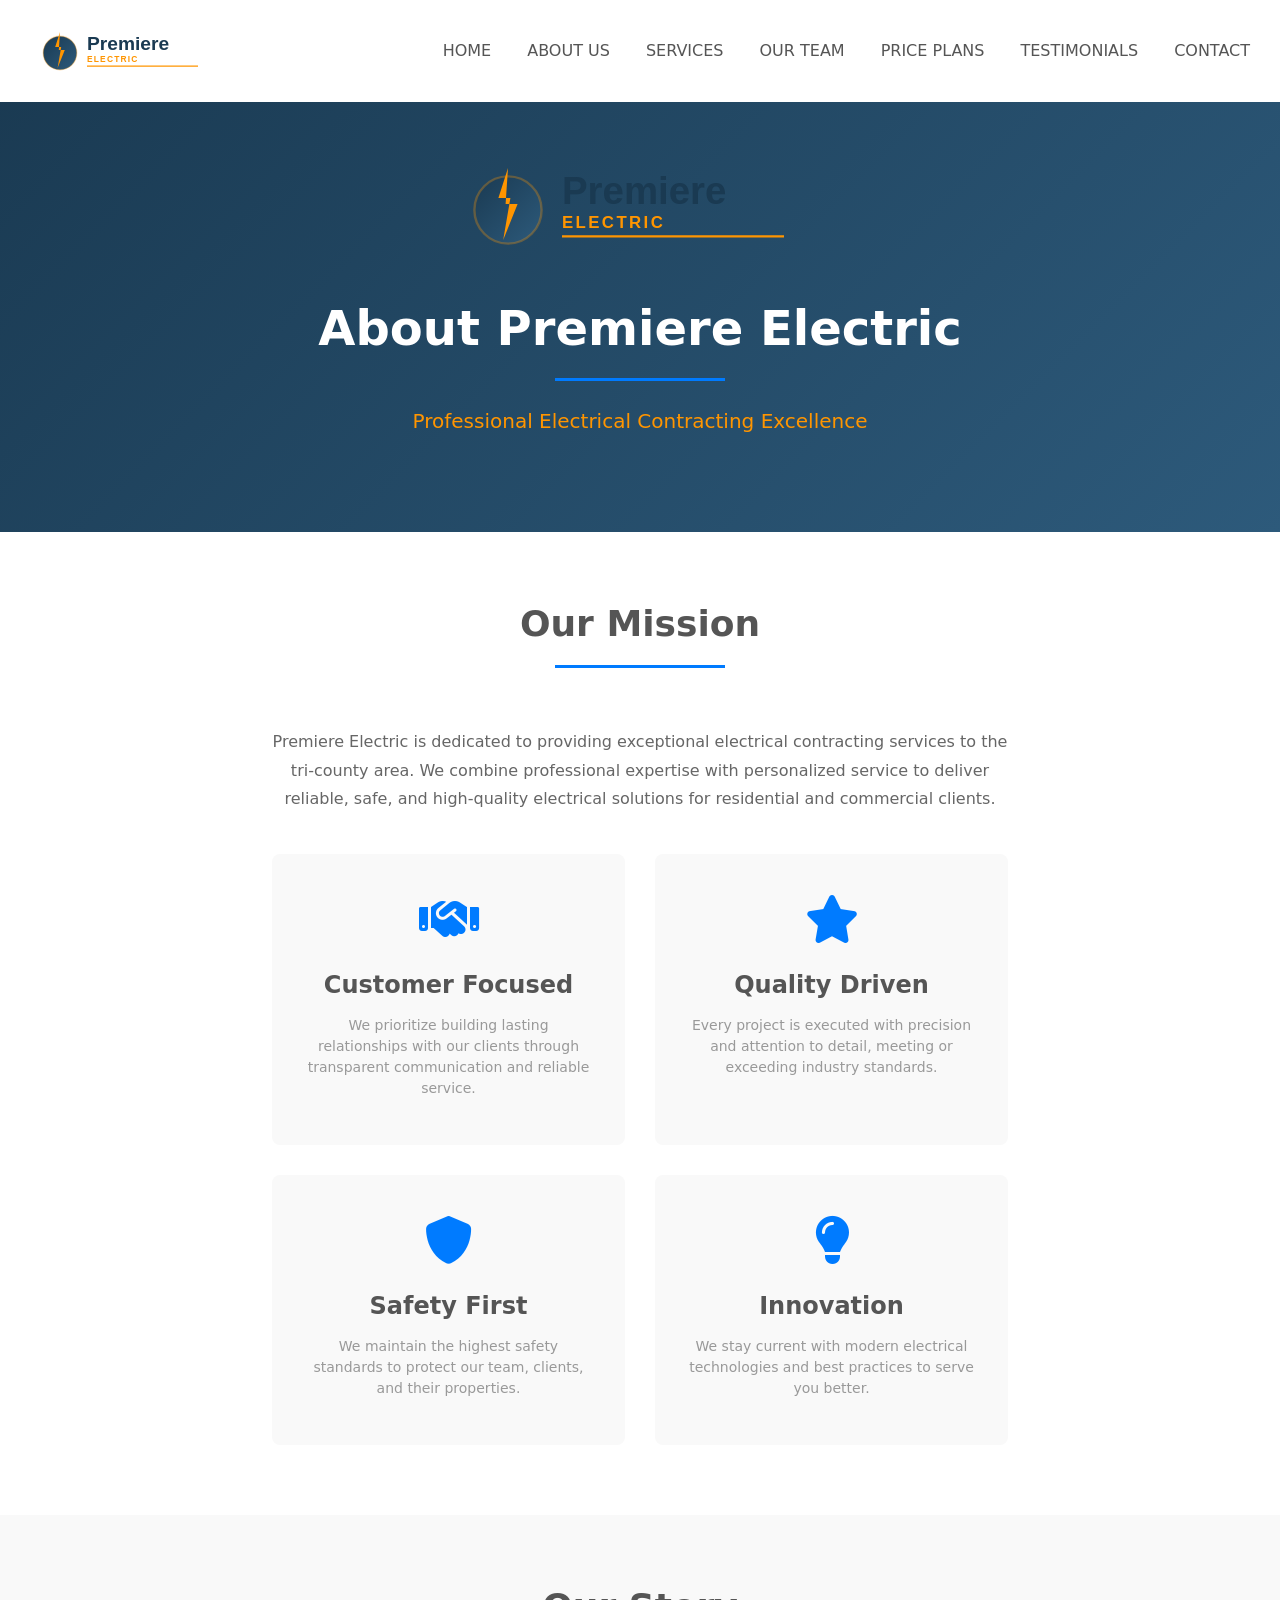
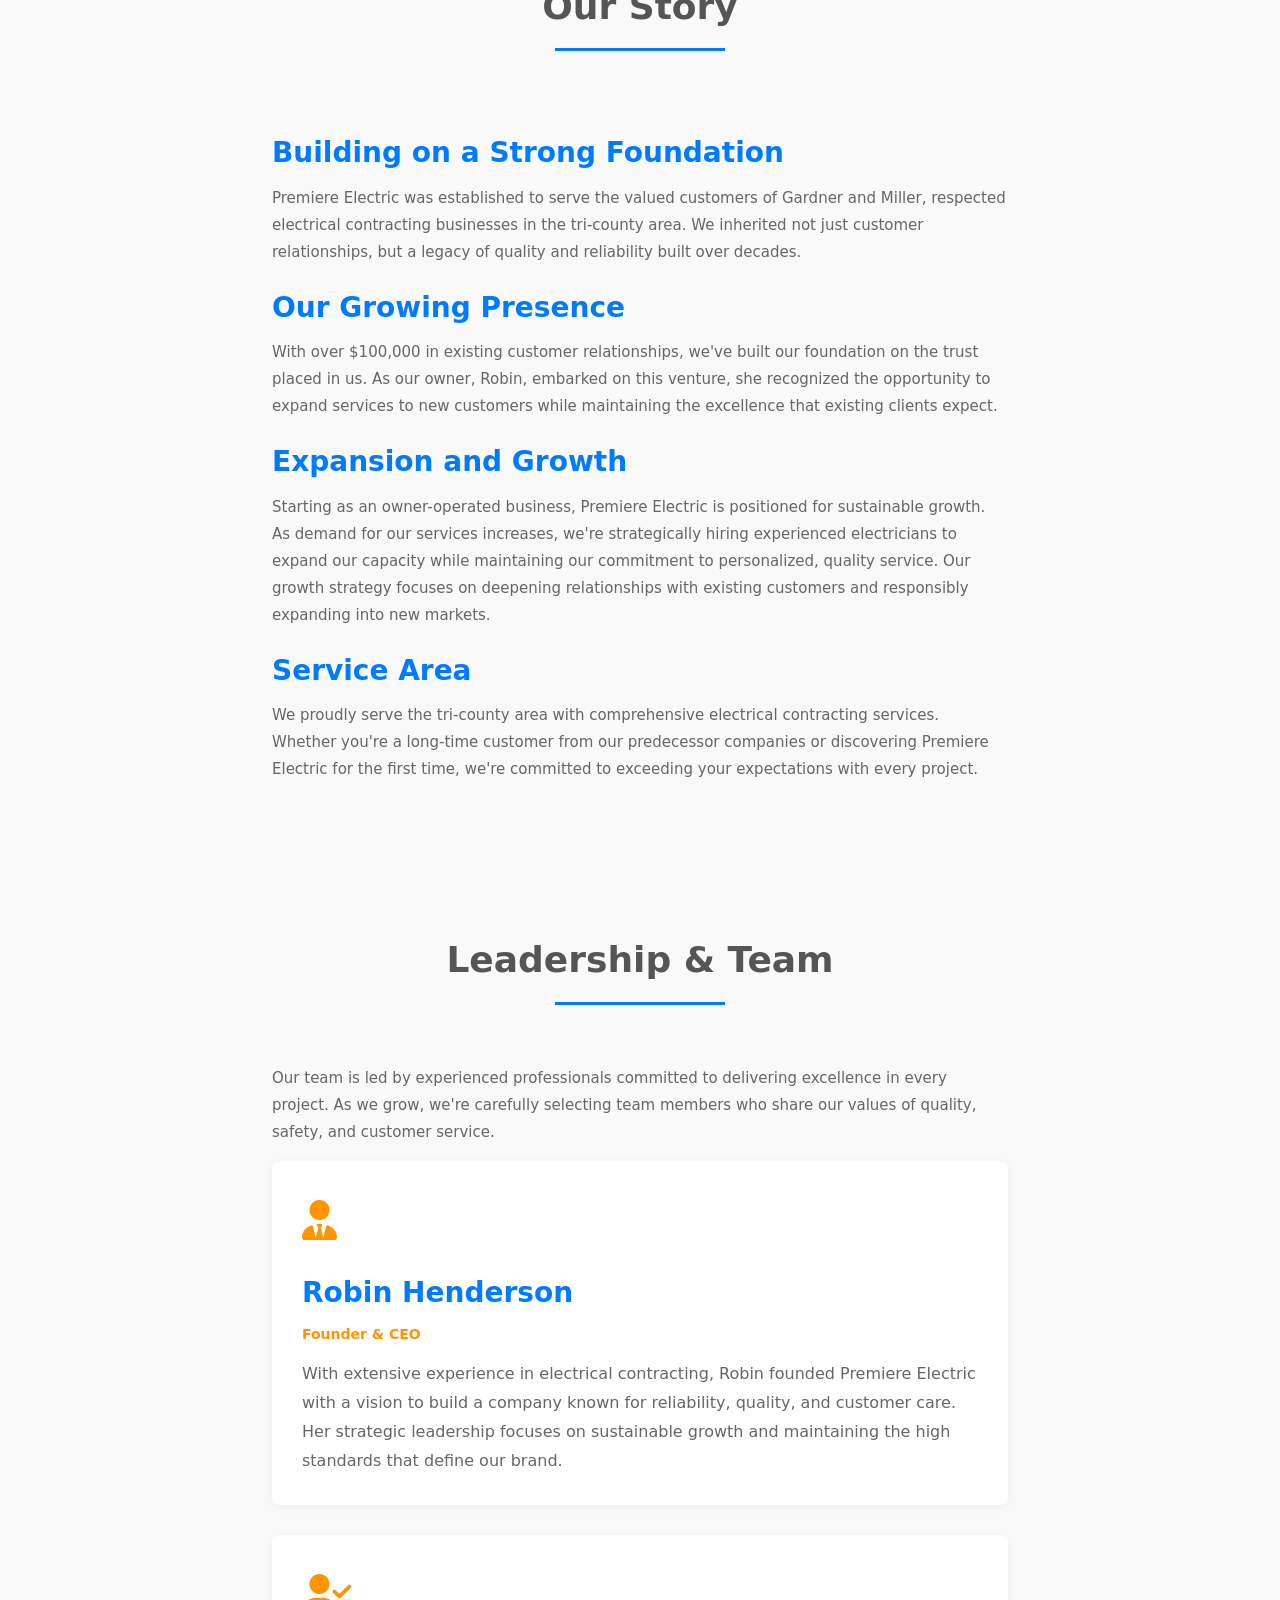
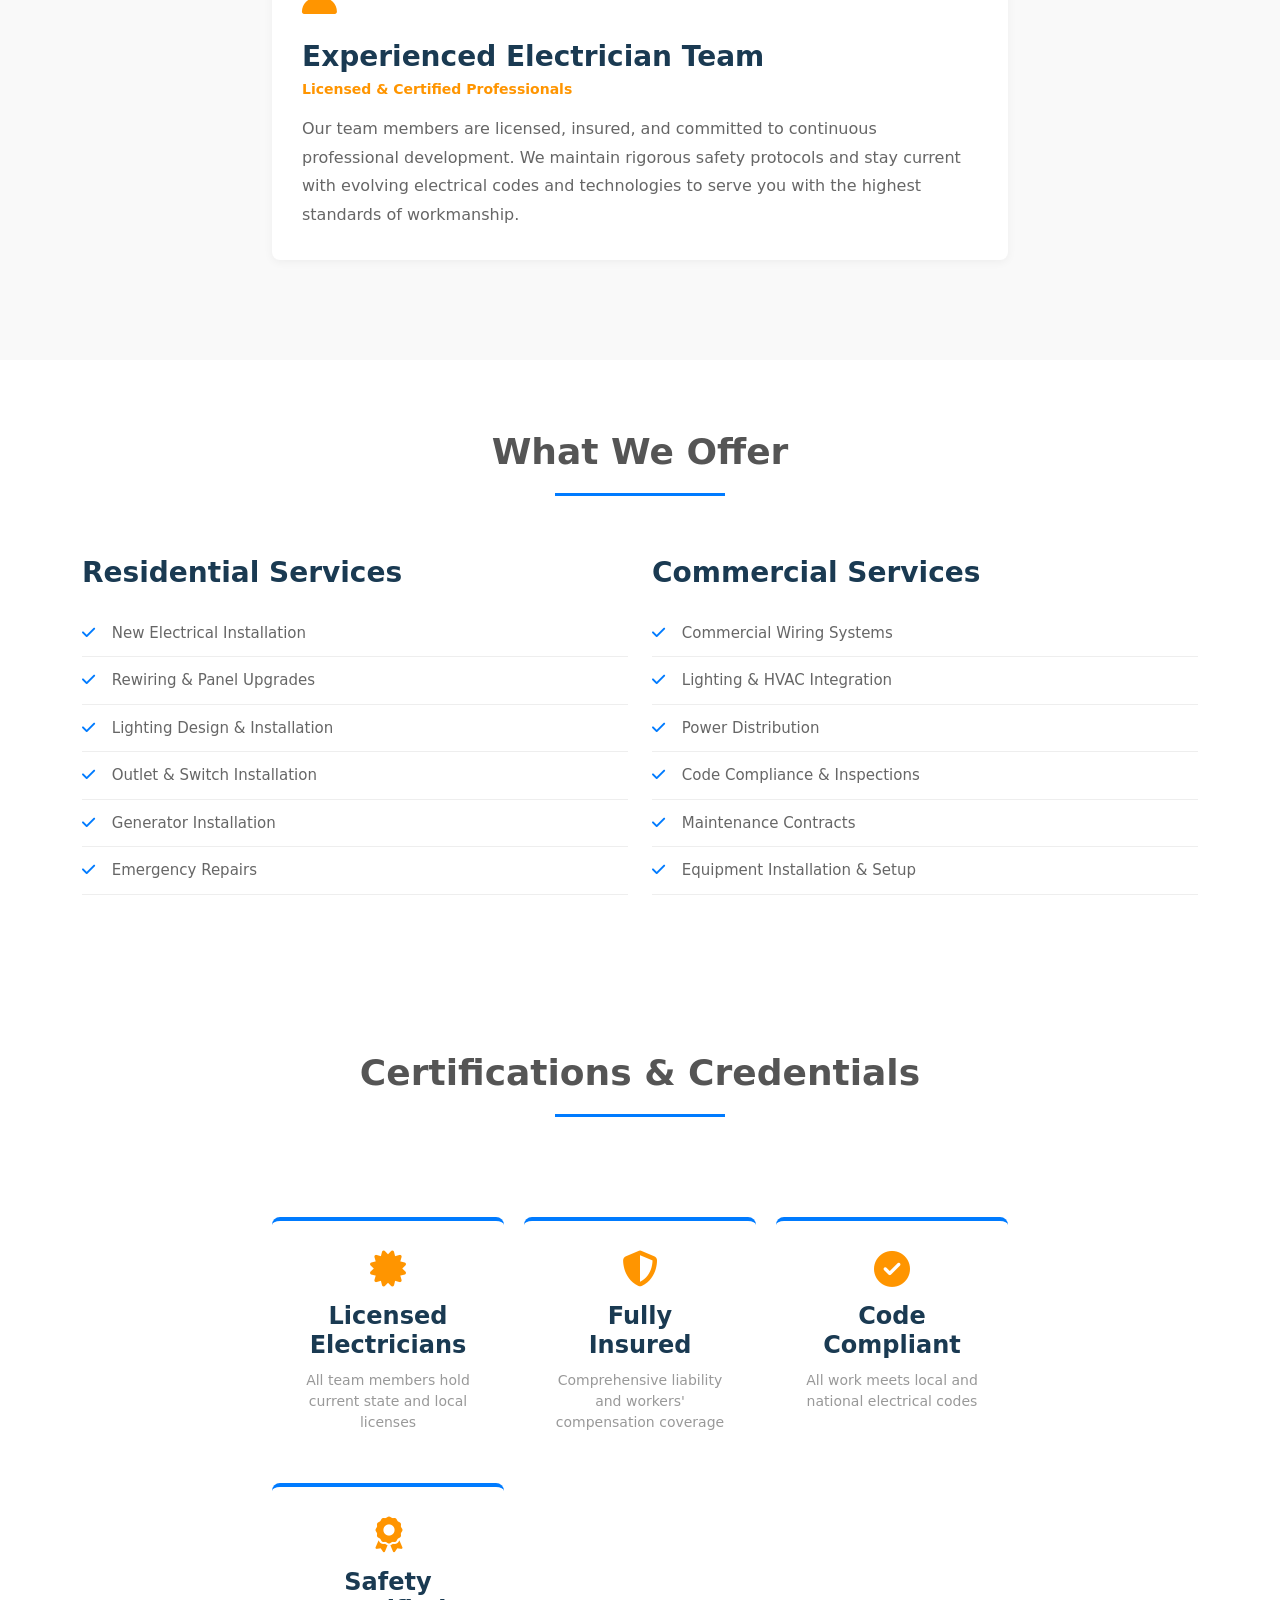
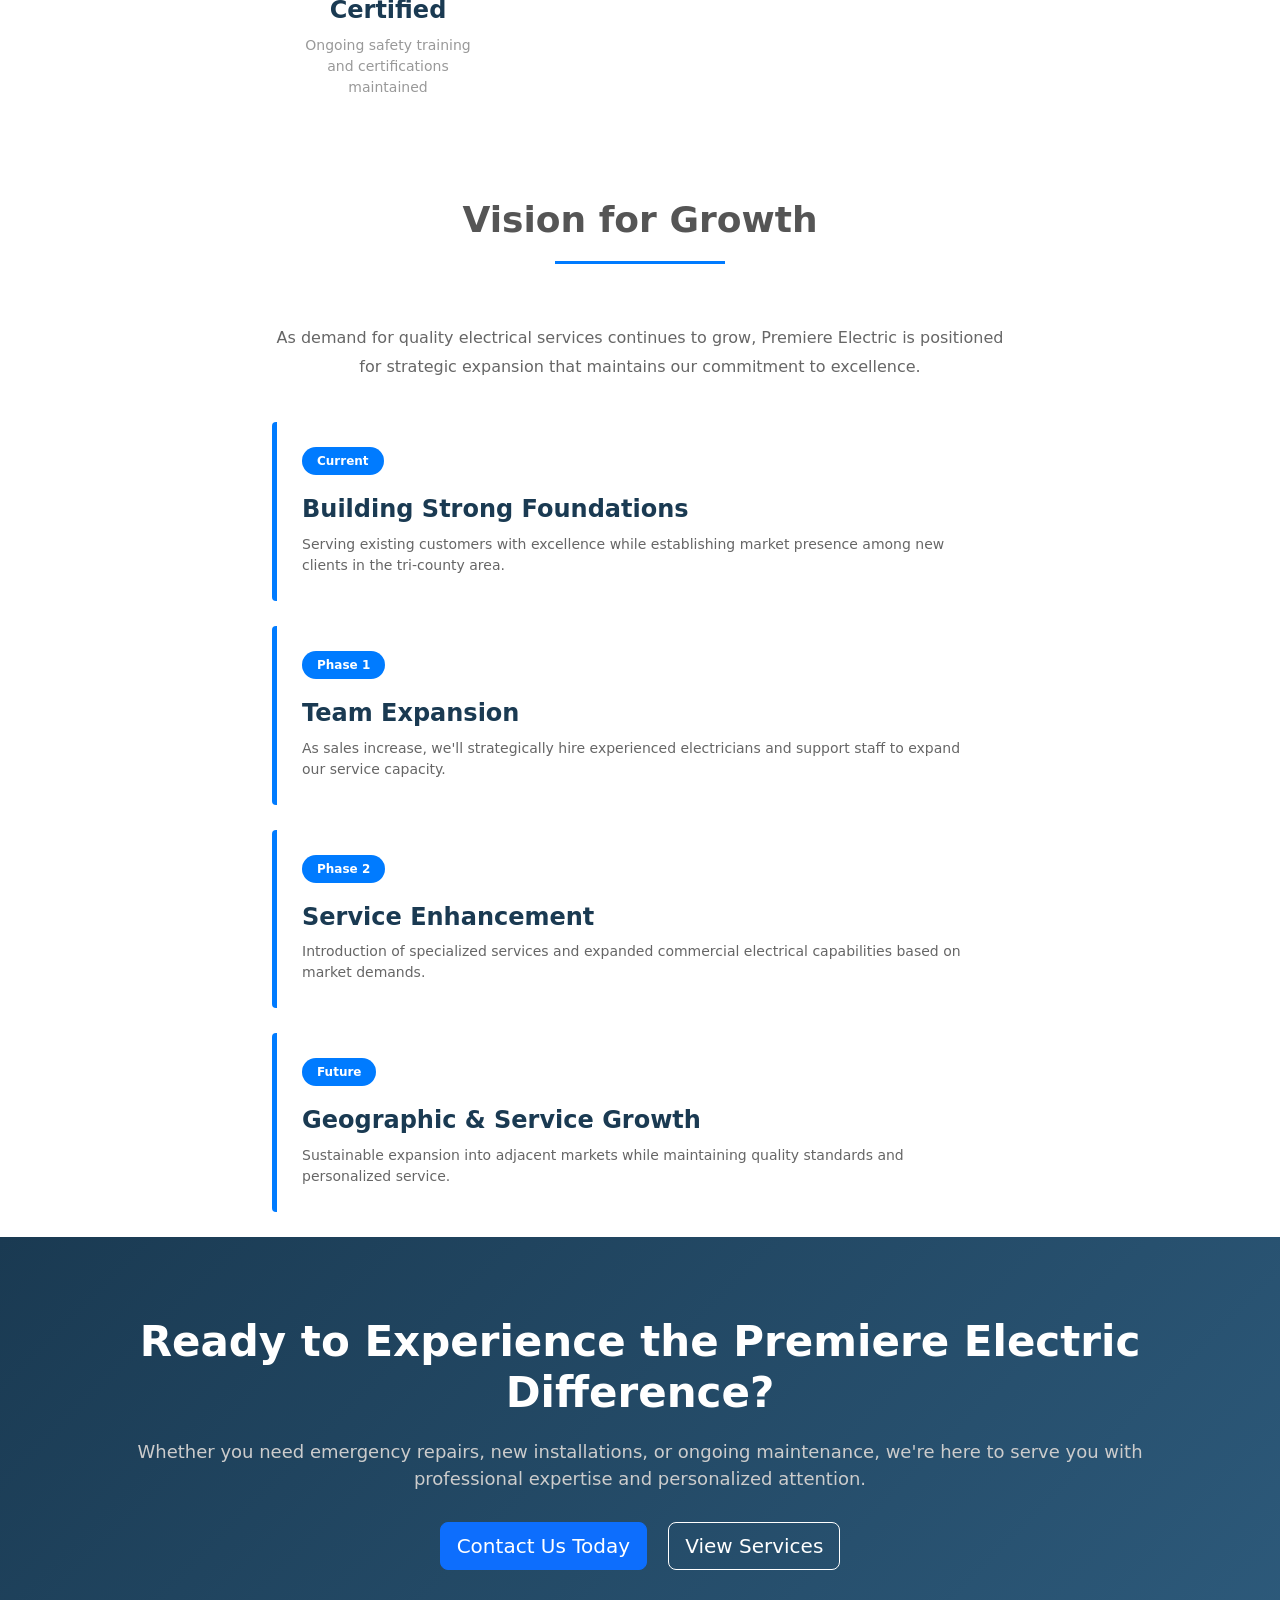
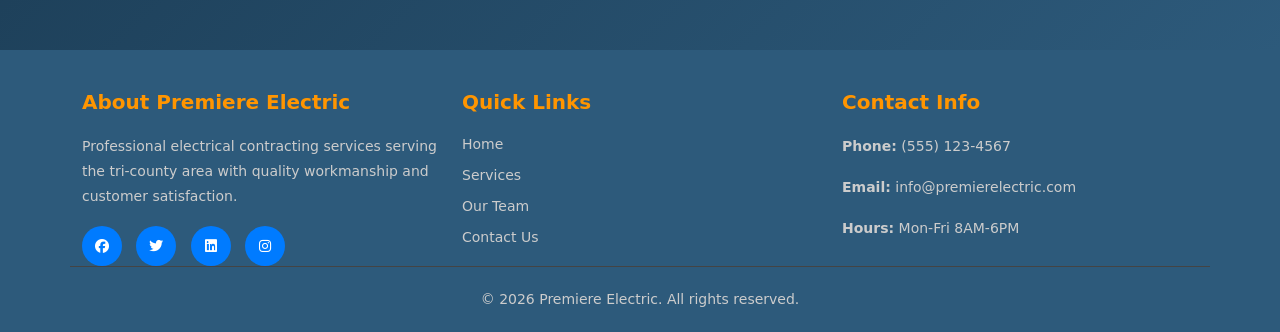
==== about.html @ 1a084509 "Initial Commit" ====
<!DOCTYPE html>
<html lang="en">
<head>
    <meta charset="UTF-8">
    <meta name="viewport" content="width=device-width, initial-scale=1.0">
    <meta name="description" content="About Premiere Electric - Learn our company story, mission, and team">
    <title>About Us - Premiere Electric</title>
    <link rel="stylesheet" href="main.css">
    <!-- Bootstrap 5.3.0 -->
    <link href="https://cdn.jsdelivr.net/npm/bootstrap@5.3.0/dist/css/bootstrap.min.css" rel="stylesheet">
    <!-- Font Awesome 6.4.0 -->
    <link rel="stylesheet" href="https://cdnjs.cloudflare.com/ajax/libs/font-awesome/6.4.0/css/all.min.css">
    <!-- Favicon -->
    <link rel="icon" type="image/svg+xml" href="logos/premiere-electric-favicon.svg">
    <link rel="alternate icon" href="logos/favicon.ico">
    <style>
        #about-header {
            background: linear-gradient(135deg, #1a3a52 0%, #2d5a7b 100%);
            color: #fff;
            padding: 80px 0;
            text-align: center;
        }
        .about-logo {
            height: 120px;
            margin-bottom: 30px;
        }
        #about-header h1 {
            font-size: 48px;
            font-weight: bold;
            margin-bottom: 10px;
            color: #fff;
        }
        .subtitle {
            font-size: 20px;
            color: #ff9500;
            font-weight: 500;
        }
        #company-overview, #services-overview, #certifications {
            padding-top: 70px;
            padding-bottom: 70px;
        }
        #company-overview h2, #company-history h2, #company-leadership h2, #services-overview h2, #certifications h2, #expansion-plans h2 {
            text-align: center;
            color: #555555;
            padding-bottom: 10px;
            margin-bottom: 50px;
            font-size: 36px;
            font-weight: bold;
        }
        #company-overview h2::after, #company-history h2::after, #company-leadership h2::after, #services-overview h2::after, #certifications h2::after, #expansion-plans h2::after {
            content: '';
            background: #007bff;
            display: block;
            height: 3px;
            width: 170px;
            margin: 20px auto 0;
        }
        .section-intro {
            font-size: 16px;
            color: #666;
            line-height: 1.8;
            margin-bottom: 30px;
            text-align: center;
        }
        .mission-grid {
            display: grid;
            grid-template-columns: repeat(auto-fit, minmax(250px, 1fr));
            gap: 30px;
            margin-top: 40px;
        }
        .mission-item {
            text-align: center;
            padding: 30px;
            background: #f9f9f9;
            border-radius: 8px;
            transition: 0.3s;
        }
        .mission-item:hover {
            background: #fff;
            box-shadow: 0 4px 15px rgba(0,0,0,0.1);
        }
        .mission-icon {
            font-size: 48px;
            color: #007bff;
            margin-bottom: 15px;
        }
        .mission-item h4 {
            color: #555;
            font-weight: bold;
            margin-bottom: 15px;
        }
        .mission-item p {
            color: #999;
            font-size: 14px;
        }
        #company-history, #company-leadership {
            background: #f9f9f9;
            padding-top: 70px;
            padding-bottom: 70px;
        }
        .history-content h3, .leadership-intro + .leadership-item h3 {
            color: #007bff;
            font-weight: bold;
            margin-top: 25px;
            margin-bottom: 15px;
        }
        .history-content p, .leadership-intro p {
            color: #666;
            line-height: 1.8;
            margin-bottom: 15px;
            font-size: 15px;
        }
        .leadership-item {
            background: #fff;
            padding: 30px;
            margin-bottom: 30px;
            border-radius: 8px;
            box-shadow: 0 2px 10px rgba(0,0,0,0.05);
        }
        .leadership-icon {
            font-size: 40px;
            color: #ff9500;
            margin-bottom: 15px;
        }
        .leadership-item h3 {
            color: #1a3a52;
            font-weight: bold;
            margin-bottom: 5px;
        }
        .leadership-item .title {
            color: #ff9500;
            font-weight: bold;
            font-size: 14px;
            margin-bottom: 15px;
        }
        .leadership-item .bio {
            color: #666;
            line-height: 1.8;
            margin: 0;
        }
        .service-list {
            list-style: none;
            padding: 0;
        }
        .service-list li {
            padding: 12px 0;
            color: #666;
            border-bottom: 1px solid #eee;
            font-size: 15px;
        }
        .service-list li i {
            color: #007bff;
            margin-right: 12px;
            font-weight: bold;
        }
        #services-overview h3 {
            color: #1a3a52;
            font-weight: bold;
            margin-bottom: 20px;
        }
        .cert-item {
            text-align: center;
            padding: 30px;
            background: #fff;
            border-radius: 8px;
            border-top: 4px solid #007bff;
            transition: 0.3s;
        }
        .cert-item:hover {
            box-shadow: 0 4px 15px rgba(0,0,0,0.1);
        }
        .cert-item i {
            font-size: 36px;
            color: #ff9500;
            margin-bottom: 15px;
        }
        .cert-item h4 {
            color: #1a3a52;
            font-weight: bold;
            margin-bottom: 10px;
        }
        .cert-item p {
            color: #999;
            font-size: 14px;
            margin: 0;
        }
        .certification-grid {
            display: grid;
            grid-template-columns: repeat(auto-fit, minmax(200px, 1fr));
            gap: 20px;
            margin-top: 40px;
        }
        .expansion-timeline {
            margin-top: 40px;
        }
        .timeline-item {
            padding: 25px;
            margin-bottom: 25px;
            background: #fff;
            border-left: 5px solid #007bff;
            border-radius: 4px;
        }
        .timeline-marker {
            display: inline-block;
            background: #007bff;
            color: #fff;
            padding: 5px 15px;
            border-radius: 20px;
            font-size: 12px;
            font-weight: bold;
            margin-bottom: 10px;
        }
        .timeline-item h4 {
            color: #1a3a52;
            font-weight: bold;
            margin: 10px 0;
        }
        .timeline-item p {
            color: #666;
            margin: 0;
            font-size: 14px;
        }
        #cta-about {
            background: linear-gradient(135deg, #1a3a52 0%, #2d5a7b 100%);
            color: #fff;
            padding: 80px 0;
            text-align: center;
        }
        .cta-content h2 {
            color: #fff;
            font-size: 42px;
            font-weight: bold;
            margin-bottom: 20px;
        }
        .cta-content h2::after {
            display: none;
        }
        .cta-content p {
            font-size: 18px;
            margin-bottom: 30px;
            color: #ccc;
        }
        .cta-content .btn-outline-primary {
            border-color: #fff;
            color: #fff;
        }
        .cta-content .btn-outline-primary:hover {
            background: #fff;
            border-color: #fff;
            color: #1a3a52;
        }
    </style>
</head>
<body>
    <!-----NavigationBar (Same as index.html)-->
    <section id="nav-bar">
        <nav class="navbar navbar-expand-lg navbar-light sticky-top">
            <div class="container-fluid">
                <a class="navbar-brand" href="index.html#home"><img src="logos/premiere-electric-logo-full.svg" alt="Premiere Electric" height="60"></a>
                <button class="navbar-toggler" type="button" data-bs-toggle="collapse" data-bs-target="#navbarNav" aria-controls="navbarNav" aria-expanded="false" aria-label="Toggle navigation">
                  <span class="navbar-toggler-icon"></span>
                </button>
                <div class="collapse navbar-collapse" id="navbarNav">
                  <ul class="navbar-nav ms-auto">
                    <li class="nav-item">
                      <a class="nav-link" href="index.html#home">HOME</a>
                    </li>
                    <li class="nav-item">
                      <a class="nav-link" href="about.html">ABOUT US</a>
                    </li>
                    <li class="nav-item">
                      <a class="nav-link" href="index.html#services">SERVICES</a>
                    </li>
                    <li class="nav-item">
                        <a class="nav-link" href="index.html#team">OUR TEAM</a>
                    </li>
                    <li class="nav-item">
                        <a class="nav-link" href="index.html#price">PRICE PLANS</a>
                    </li>
                    <li class="nav-item">
                        <a class="nav-link" href="index.html#testimonials">TESTIMONIALS</a>
                    </li>
                    <li class="nav-item">
                      <a class="nav-link" href="index.html#contact">CONTACT</a>
                    </li>
                  </ul>
                </div>
            </div>
          </nav>
    </section>

    <!-----Page Header with Logo and Title-->
    <section id="about-header">
        <div class="container">
            <div class="about-header-content">
                <img src="logos/premiere-electric-logo-full.svg" alt="Premiere Electric" class="about-logo">
                <h1>About Premiere Electric</h1>
                <p class="subtitle">Professional Electrical Contracting Excellence</p>
            </div>
        </div>
    </section>

    <!-----Company Overview-->
    <section id="company-overview">
        <div class="container">
            <h2>Our Mission</h2>
            <div class="row">
                <div class="col-md-8 offset-md-2">
                    <p class="section-intro">Premiere Electric is dedicated to providing exceptional electrical contracting services to the tri-county area. We combine professional expertise with personalized service to deliver reliable, safe, and high-quality electrical solutions for residential and commercial clients.</p>
                    <div class="mission-grid">
                        <div class="mission-item">
                            <div class="mission-icon"><i class="fas fa-handshake"></i></div>
                            <h4>Customer Focused</h4>
                            <p>We prioritize building lasting relationships with our clients through transparent communication and reliable service.</p>
                        </div>
                        <div class="mission-item">
                            <div class="mission-icon"><i class="fas fa-star"></i></div>
                            <h4>Quality Driven</h4>
                            <p>Every project is executed with precision and attention to detail, meeting or exceeding industry standards.</p>
                        </div>
                        <div class="mission-item">
                            <div class="mission-icon"><i class="fas fa-shield"></i></div>
                            <h4>Safety First</h4>
                            <p>We maintain the highest safety standards to protect our team, clients, and their properties.</p>
                        </div>
                        <div class="mission-item">
                            <div class="mission-icon"><i class="fas fa-lightbulb"></i></div>
                            <h4>Innovation</h4>
                            <p>We stay current with modern electrical technologies and best practices to serve you better.</p>
                        </div>
                    </div>
                </div>
            </div>
        </div>
    </section>

    <!-----Company History-->
    <section id="company-history">
        <div class="container">
            <h2>Our Story</h2>
            <div class="row">
                <div class="col-md-8 offset-md-2">
                    <div class="history-content">
                        <h3>Building on a Strong Foundation</h3>
                        <p>Premiere Electric was established to serve the valued customers of Gardner and Miller, respected electrical contracting businesses in the tri-county area. We inherited not just customer relationships, but a legacy of quality and reliability built over decades.</p>
                        
                        <h3>Our Growing Presence</h3>
                        <p>With over $100,000 in existing customer relationships, we've built our foundation on the trust placed in us. As our owner, Robin, embarked on this venture, she recognized the opportunity to expand services to new customers while maintaining the excellence that existing clients expect.</p>
                        
                        <h3>Expansion and Growth</h3>
                        <p>Starting as an owner-operated business, Premiere Electric is positioned for sustainable growth. As demand for our services increases, we're strategically hiring experienced electricians to expand our capacity while maintaining our commitment to personalized, quality service. Our growth strategy focuses on deepening relationships with existing customers and responsibly expanding into new markets.</p>
                        
                        <h3>Service Area</h3>
                        <p>We proudly serve the tri-county area with comprehensive electrical contracting services. Whether you're a long-time customer from our predecessor companies or discovering Premiere Electric for the first time, we're committed to exceeding your expectations with every project.</p>
                    </div>
                </div>
            </div>
        </div>
    </section>

    <!-----Leadership & Team-->
    <section id="company-leadership">
        <div class="container">
            <h2>Leadership & Team</h2>
            <div class="row">
                <div class="col-md-8 offset-md-2">
                    <div class="leadership-intro">
                        <p>Our team is led by experienced professionals committed to delivering excellence in every project. As we grow, we're carefully selecting team members who share our values of quality, safety, and customer service.</p>
                    </div>
                    
                    <div class="leadership-item">
                        <div class="leadership-icon"><i class="fas fa-user-tie"></i></div>
                        <h3>Robin Henderson</h3>
                        <p class="title">Founder & CEO</p>
                        <p class="bio">With extensive experience in electrical contracting, Robin founded Premiere Electric with a vision to build a company known for reliability, quality, and customer care. Her strategic leadership focuses on sustainable growth and maintaining the high standards that define our brand.</p>
                    </div>

                    <div class="leadership-item">
                        <div class="leadership-icon"><i class="fas fa-user-check"></i></div>
                        <h3>Experienced Electrician Team</h3>
                        <p class="title">Licensed & Certified Professionals</p>
                        <p class="bio">Our team members are licensed, insured, and committed to continuous professional development. We maintain rigorous safety protocols and stay current with evolving electrical codes and technologies to serve you with the highest standards of workmanship.</p>
                    </div>
                </div>
            </div>
        </div>
    </section>

    <!-----Services Overview-->
    <section id="services-overview">
        <div class="container">
            <h2>What We Offer</h2>
            <div class="row">
                <div class="col-md-6">
                    <h3>Residential Services</h3>
                    <ul class="service-list">
                        <li><i class="fas fa-check"></i> New Electrical Installation</li>
                        <li><i class="fas fa-check"></i> Rewiring & Panel Upgrades</li>
                        <li><i class="fas fa-check"></i> Lighting Design & Installation</li>
                        <li><i class="fas fa-check"></i> Outlet & Switch Installation</li>
                        <li><i class="fas fa-check"></i> Generator Installation</li>
                        <li><i class="fas fa-check"></i> Emergency Repairs</li>
                    </ul>
                </div>
                <div class="col-md-6">
                    <h3>Commercial Services</h3>
                    <ul class="service-list">
                        <li><i class="fas fa-check"></i> Commercial Wiring Systems</li>
                        <li><i class="fas fa-check"></i> Lighting & HVAC Integration</li>
                        <li><i class="fas fa-check"></i> Power Distribution</li>
                        <li><i class="fas fa-check"></i> Code Compliance & Inspections</li>
                        <li><i class="fas fa-check"></i> Maintenance Contracts</li>
                        <li><i class="fas fa-check"></i> Equipment Installation & Setup</li>
                    </ul>
                </div>
            </div>
        </div>
    </section>

    <!-----Certifications & Qualifications-->
    <section id="certifications">
        <div class="container">
            <h2>Certifications & Credentials</h2>
            <div class="row">
                <div class="col-md-8 offset-md-2">
                    <div class="certification-grid">
                        <div class="cert-item">
                            <i class="fas fa-certificate"></i>
                            <h4>Licensed Electricians</h4>
                            <p>All team members hold current state and local licenses</p>
                        </div>
                        <div class="cert-item">
                            <i class="fas fa-shield-alt"></i>
                            <h4>Fully Insured</h4>
                            <p>Comprehensive liability and workers' compensation coverage</p>
                        </div>
                        <div class="cert-item">
                            <i class="fas fa-check-circle"></i>
                            <h4>Code Compliant</h4>
                            <p>All work meets local and national electrical codes</p>
                        </div>
                        <div class="cert-item">
                            <i class="fas fa-award"></i>
                            <h4>Safety Certified</h4>
                            <p>Ongoing safety training and certifications maintained</p>
                        </div>
                    </div>
                </div>
            </div>
        </div>
    </section>

    <!-----Growth & Expansion-->
    <section id="expansion-plans">
        <div class="container">
            <h2>Vision for Growth</h2>
            <div class="row">
                <div class="col-md-8 offset-md-2">
                    <p class="section-intro">As demand for quality electrical services continues to grow, Premiere Electric is positioned for strategic expansion that maintains our commitment to excellence.</p>
                    
                    <div class="expansion-timeline">
                        <div class="timeline-item">
                            <div class="timeline-marker">Current</div>
                            <h4>Building Strong Foundations</h4>
                            <p>Serving existing customers with excellence while establishing market presence among new clients in the tri-county area.</p>
                        </div>
                        <div class="timeline-item">
                            <div class="timeline-marker">Phase 1</div>
                            <h4>Team Expansion</h4>
                            <p>As sales increase, we'll strategically hire experienced electricians and support staff to expand our service capacity.</p>
                        </div>
                        <div class="timeline-item">
                            <div class="timeline-marker">Phase 2</div>
                            <h4>Service Enhancement</h4>
                            <p>Introduction of specialized services and expanded commercial electrical capabilities based on market demands.</p>
                        </div>
                        <div class="timeline-item">
                            <div class="timeline-marker">Future</div>
                            <h4>Geographic & Service Growth</h4>
                            <p>Sustainable expansion into adjacent markets while maintaining quality standards and personalized service.</p>
                        </div>
                    </div>
                </div>
            </div>
        </div>
    </section>

    <!-----Call to Action-->
    <section id="cta-about">
        <div class="container">
            <div class="cta-content">
                <h2>Ready to Experience the Premiere Electric Difference?</h2>
                <p>Whether you need emergency repairs, new installations, or ongoing maintenance, we're here to serve you with professional expertise and personalized attention.</p>
                <a href="index.html#contact" class="btn btn-primary btn-lg">Contact Us Today</a>
                <a href="index.html#services" class="btn btn-outline-primary btn-lg ms-3">View Services</a>
            </div>
        </div>
    </section>

    <!-----Footer (Same as index.html)-->
    <footer id="footer">
        <div class="container">
            <div class="row">
                <div class="col-md-4">
                    <h5>About Premiere Electric</h5>
                    <p>Professional electrical contracting services serving the tri-county area with quality workmanship and customer satisfaction.</p>
                    <div class="social-icons">
                        <a href="#"><i class="fab fa-facebook"></i></a>
                        <a href="#"><i class="fab fa-twitter"></i></a>
                        <a href="#"><i class="fab fa-linkedin"></i></a>
                        <a href="#"><i class="fab fa-instagram"></i></a>
                    </div>
                </div>
                <div class="col-md-4">
                    <h5>Quick Links</h5>
                    <ul>
                        <li><a href="index.html#home">Home</a></li>
                        <li><a href="index.html#services">Services</a></li>
                        <li><a href="index.html#team">Our Team</a></li>
                        <li><a href="index.html#contact">Contact Us</a></li>
                    </ul>
                </div>
                <div class="col-md-4">
                    <h5>Contact Info</h5>
                    <p><strong>Phone:</strong> (555) 123-4567</p>
                    <p><strong>Email:</strong> info@premierelectric.com</p>
                    <p><strong>Hours:</strong> Mon-Fri 8AM-6PM</p>
                </div>
            </div>
            <div class="row footer-bottom">
                <div class="col-12 text-center">
                    <p>&copy; 2026 Premiere Electric. All rights reserved.</p>
                </div>
            </div>
        </div>
    </footer>

    <!-- Bootstrap 5.3.0 JS -->
    <script src="https://cdn.jsdelivr.net/npm/bootstrap@5.3.0/dist/js/bootstrap.bundle.min.js"></script>
</body>
</html>
---- main.css ----
*{
    margin: 0;
    padding: 0;
}
/*----------Navigation----------*/
#nav-bar{
    background: #ffffff;
    height: 70px;
    line-height: 70px;
}
.navbar-brand img{
    height: 60px;
    padding-left: 30px;
    max-width: 200px;
}
.navbar-nav li{
    padding: 0 10px;
}
.navbar-nav li a{
    text-align: left;
}
#nav-bar ul li a:hover{
    color: turquoise!important;
}
.navbar{
    background: #ffffff;
}
.navbar-toggler{
    border: none!important;
}
.nav-link{
    color: #555555!important;
    font-weight: 600;
    font-size: 16px;
}
@media (max-width: 576px) {
    .navbar-brand img{
        height: 50px;
        padding-left: 10px;
    }
}
#slider{
    width: 100%;
    height: 70%;
}
/*----------About----------*/
#about{
    padding-top: 50px;
    padding-bottom: 50px;
    color: #555555;
}
#about .btn{
    margin-top: 20px;
    margin-bottom: 30px;
}
.about-content{
    padding-top: 20px;
}
.skills-bar{
    margin-bottom: 6px;
    font-weight: 600;
}
.progress-bar{
    border-radius: 16px;
}
.progress{
    border-radius: 16px !important;
    margin-bottom: 20px;
}
/*----------Services----------*/
#services{
    background-image: linear-gradient(rgba(0,0,0,0.8),rgba(0,0,0,0.8)), url(image/close-up-of-wooden-plank-326311.jpg);
    background-size: cover;
    background-position: center;
    color: #efefef !important;
    background-attachment: fixed;
    padding-top: 50px;
    padding-bottom: 50px;
}
#services h1{
    text-align: center;
    color: #efefef !important;
    padding-bottom: 10px;
}
#services h1::after{
    content: '';
    background: #efefef;
    display: block;
    height: 3px;
    width: 170px;
    margin: 20px auto 5px;
}
.services{
    margin-top: 40px;
}
.icon{
    font-size: 30px;
    margin: 10px auto;
    padding: 10px;
    height: 60px;
    width: 60px;
    border: 1px solid #fff;
    border-radius: 50%;
}
#services p{
    font-size: 14px;
    margin-top: 20px;
    color: #ccc;
}
.services .col-md-3{
    border-radius: 12px;
    transition: all 0.3s ease;
}
.services .col-md-3:hover{
    background: #007bff;
    cursor: pointer;
    transform: translateY(-4px);
    box-shadow: 0 10px 30px rgba(0,123,255,0.3);
}
/*----------Team Members----------*/
#team{
    padding-top: 50px;
    padding-bottom: 50px;
    color: #555555;
}
h1{
    text-align: center;
    color: #555555;
    padding-bottom: 10px;
}
h1::after{
    content: '';
    background: #007bff;
    display: block;
    height: 3px;
    width: 170px;
    margin: 20px auto 5px;
}
.profile-pic{
    margin-top: 25px;
}
.profile-pic .img-box{
    opacity: 1;
    display: block;
    position: relative;
}
.profile-pic .img-box img{
    filter: grayscale(1);
    width: 140px;
    height: 140px;
    object-fit: contain;
    display: block;
    margin: 0 auto;
}
.profile-pic .img-box img:hover{
    filter: grayscale(0);
    cursor: pointer;
}
.profile-pic h2{
    font-size: 22px;
    font-weight: bold;
    margin-top: 15px;
    color: #007bff !important;
}
.profile-pic h3{
    font-size: 15px;
    font-weight: bold;
    margin-top: 15px;
}
#team .fa{
    height: 25px;
    width: 25px;
    color: #007bff !important;
    background: #ffffff;
    padding: 4px;
    border-radius: 50%;
}
.img-box ul{
    padding: 15px 0;
    position: absolute;
    z-index: 2;
    bottom: 0;
    left: 50%;
    transform: translateX(-50%);
    opacity: 0;
}
.img-box ul li{
    padding: 5px;
    display: inline-block;
}
.img-box:hover ul{
    opacity: 1;
}
.img-box ul, .img-box ul li{
    transition: 0.5s;
}
/*----------Promo--------*/
#promo{
    background: linear-gradient(rgba(0,0,0,0.7), rgba(0,0,0,0.7)),url(image/close-up-of-wooden-plank-326311.jpg);
    background-size: cover;
    background-position: center;
    color: #fff;
    background-attachment: fixed;
    text-align: center;
    padding: 100px;
    font-family: sans-serif;
    font-size: 38px;
}
/*----------Price Plans----------*/
#price{
    padding: 80px 0;
    background: linear-gradient(180deg,#f6f8fb 0%,#eef2f7 100%);
}
.single-price{
    margin: 12px 0;
    background: #fff;
    border: 1px solid #e7eaf0;
    border-radius: 14px;
    box-shadow: 0 10px 30px rgba(0,0,0,0.06);
    overflow: hidden;
    transition: transform 0.25s ease, box-shadow 0.25s ease;
    display: flex;
    flex-direction: column;
    min-height: 100%;
}
.single-price:hover{
    transform: translateY(-6px);
    box-shadow: 0 18px 40px rgba(0,0,0,0.1);
}
.price-head{
    background: linear-gradient(135deg,#1f7ae0 0%,#23a6f0 100%);
    padding: 20px;
    text-align: center;
    color: #fff;
}
.price-head h2{
    font-size: 28px;
    font-weight: 700;
    margin: 0 0 6px 0;
    letter-spacing: 0.5px;
    text-transform: uppercase;
}
.price-head p{
    font-size: 30px;
    font-weight: 700;
    margin: 0;
}
#price span{
    font-size: 14px;
    font-weight: 500;
}
.price-content{
    padding: 24px 24px 12px 24px;
    flex: 1 1 auto;
}
.price-content ul{
    margin: 0;
    padding: 0;
    list-style: none;
}
.price-content ul li{
    border-bottom: 1px solid #edf0f5;
    padding: 12px 0;
    color: #4a5568;
    display: flex;
    align-items: center;
    gap: 10px;
}
.price-content ul li:last-child{
    border: none;
}
.price-content ul li i{
    color: #1f7ae0;
    font-size: 14px;
}
.price-content ul li .fa-circle-xmark{
    color: #c53030;
}
.price-button{
    padding: 0 24px 24px 24px;
}
.buy-btn{
    display: block;
    width: 100%;
    text-align: center;
    padding: 12px 16px;
    border-radius: 10px;
    font-weight: 700;
    letter-spacing: 0.3px;
    background: linear-gradient(135deg,#1f7ae0 0%,#23a6f0 100%);
    color: #fff;
    text-decoration: none;
    box-shadow: 0 6px 18px rgba(35,166,240,0.35);
    transition: transform 0.2s ease, box-shadow 0.2s ease, filter 0.2s ease;
}
.buy-btn:hover{
    transform: translateY(-2px);
    box-shadow: 0 10px 24px rgba(35,166,240,0.45);
    filter: brightness(1.05);
    color: #fff;
}
/*----------Testimonials----------*/
#testimonials{
    padding-top: 50px;
    padding-bottom: 50px;
    background: #f9f9f9;
    color: #555555;
}
#testimonials h1{
    text-align: center;
    color: #555555;
    padding-bottom: 10px;
    margin-bottom: 40px;
}
#testimonials h1::after{
    content: '';
    background: #007bff;
    display: block;
    height: 3px;
    width: 170px;
    margin: 20px auto 5px;
}
.testimonial{
    margin-top: 25px;
}
.testimonial-content{
    background: #fff;
    padding: 30px;
    border-radius: 8px;
    box-shadow: 0 2px 10px rgba(0,0,0,0.1);
    transition: 0.5s;
}
.testimonial-content:hover{
    box-shadow: 0 4px 20px rgba(0,0,0,0.15);
}
.testimonial-content p:first-child{
    font-style: italic;
    color: #666;
    margin-bottom: 15px;
}
.rating{
    color: #ff9500;
    font-size: 14px;
    margin-bottom: 15px;
}
.testimonial-content h4{
    color: #007bff;
    font-weight: bold;
    margin: 10px 0 5px 0;
}
.client-title{
    font-size: 12px;
    color: #999;
    margin: 0;
}
/*----------Contact Form----------*/
#contact{
    padding-top: 50px;
    padding-bottom: 50px;
    background: #f9f9f9;
}
#contact h1{
    text-align: center;
    color: #555555;
    padding-bottom: 10px;
    margin-bottom: 40px;
}
#contact h1::after{
    content: '';
    background: #007bff;
    display: block;
    height: 3px;
    width: 170px;
    margin: 20px auto 5px;
}
#contactForm .form-label{
    color: #555555;
    font-weight: 600;
    margin-bottom: 8px;
}
#contactForm .form-control,
#contactForm .form-select{
    border: 1px solid #ddd;
    border-radius: 4px;
    padding: 10px 12px;
    transition: 0.3s;
}
#contactForm .form-control:focus,
#contactForm .form-select:focus{
    border-color: #007bff;
    box-shadow: 0 0 0 0.2rem rgba(0,123,255,0.25);
}
#contactForm .btn{
    margin-top: 10px;
}
/*----------Footer----------*/
#footer{
    background: #2d5a7b;
    color: #fff;
    padding: 40px 0 20px 0;
    font-size: 14px;
}
#footer h5{
    color: #ff9500;
    font-weight: bold;
    margin-bottom: 20px;
}
#footer p{
    color: #ccc;
    line-height: 1.8;
}
#footer ul{
    list-style: none;
    padding: 0;
}
#footer ul li{
    margin-bottom: 10px;
}
#footer ul li a{
    color: #ccc;
    text-decoration: none;
    transition: 0.3s;
}
#footer ul li a:hover{
    color: #ff9500;
}
.social-icons{
    margin-top: 15px;
}
.social-icons a{
    display: inline-block;
    width: 40px;
    height: 40px;
    background: #007bff;
    border-radius: 50%;
    text-align: center;
    line-height: 40px;
    margin-right: 10px;
    color: #fff;
    transition: 0.3s;
    text-decoration: none;
}
.social-icons a:hover{
    background: #ff9500;
}
.footer-bottom{
    margin-top: 30px;
    padding-top: 20px;
    border-top: 1px solid #444;
}
.footer-bottom p{
    margin: 0;
    color: #999;
}
/*----------Chatbot----------*/
.chatbot-toggle{
    position: fixed;
    bottom: 30px;
    right: 30px;
    width: 60px;
    height: 60px;
    background: linear-gradient(135deg,#1f7ae0 0%,#23a6f0 100%);
    border: none;
    border-radius: 50%;
    color: #fff;
    font-size: 28px;
    cursor: pointer;
    box-shadow: 0 8px 24px rgba(35,166,240,0.4);
    z-index: 1000;
    display: flex;
    align-items: center;
    justify-content: center;
    transition: transform 0.3s ease, box-shadow 0.3s ease;
}
.chatbot-toggle:hover{
    transform: scale(1.1);
    box-shadow: 0 10px 30px rgba(35,166,240,0.5);
}
.chatbot-modal{
    position: fixed;
    bottom: 30px;
    right: 30px;
    width: 380px;
    max-height: 550px;
    background: #fff;
    border-radius: 16px;
    box-shadow: 0 12px 40px rgba(0,0,0,0.15);
    z-index: 1001;
    display: flex;
    flex-direction: column;
    opacity: 0;
    transform: translateY(20px) scale(0.95);
    pointer-events: none;
    transition: opacity 0.3s ease, transform 0.3s ease;
}
.chatbot-modal.active{
    opacity: 1;
    transform: translateY(0) scale(1);
    pointer-events: all;
}
.chatbot-header{
    background: linear-gradient(135deg,#1f7ae0 0%,#23a6f0 100%);
    color: #fff;
    padding: 16px 20px;
    border-radius: 16px 16px 0 0;
    display: flex;
    justify-content: space-between;
    align-items: center;
}
.chatbot-header h5{
    margin: 0;
    font-size: 16px;
    font-weight: 600;
    display: flex;
    align-items: center;
    gap: 8px;
}
.chatbot-close{
    background: transparent;
    border: none;
    color: #fff;
    font-size: 20px;
    cursor: pointer;
    padding: 0;
    width: 30px;
    height: 30px;
    display: flex;
    align-items: center;
    justify-content: center;
    border-radius: 50%;
    transition: background 0.2s;
}
.chatbot-close:hover{
    background: rgba(255,255,255,0.2);
}
.chatbot-body{
    flex: 1;
    padding: 20px;
    overflow-y: auto;
    max-height: 400px;
    background: #f8f9fa;
}
.chat-message{
    margin-bottom: 16px;
    display: flex;
}
.bot-message .message-content{
    background: #fff;
    padding: 12px 16px;
    border-radius: 12px 12px 12px 4px;
    box-shadow: 0 2px 8px rgba(0,0,0,0.08);
    max-width: 85%;
}
.user-message{
    justify-content: flex-end;
}
.user-message .message-content{
    background: linear-gradient(135deg,#1f7ae0 0%,#23a6f0 100%);
    color: #fff;
    padding: 12px 16px;
    border-radius: 12px 12px 4px 12px;
    max-width: 85%;
}
.message-content p{
    margin: 0;
    font-size: 14px;
    line-height: 1.5;
}
.chatbot-footer{
    padding: 16px;
    border-top: 1px solid #e7eaf0;
    display: flex;
    gap: 10px;
    background: #fff;
    border-radius: 0 0 16px 16px;
}
.chatbot-input{
    flex: 1;
    border: 1px solid #e7eaf0;
    border-radius: 24px;
    padding: 10px 16px;
    font-size: 14px;
    outline: none;
    transition: border 0.2s;
}
.chatbot-input:focus{
    border-color: #1f7ae0;
}
.chatbot-send{
    background: linear-gradient(135deg,#1f7ae0 0%,#23a6f0 100%);
    border: none;
    width: 40px;
    height: 40px;
    border-radius: 50%;
    color: #fff;
    cursor: pointer;
    display: flex;
    align-items: center;
    justify-content: center;
    transition: transform 0.2s, box-shadow 0.2s;
}
.chatbot-send:hover{
    transform: scale(1.05);
    box-shadow: 0 4px 12px rgba(35,166,240,0.4);
}
@media (max-width: 480px){
    .chatbot-modal{
        width: calc(100vw - 40px);
        right: 20px;
        bottom: 20px;
    }
    .chatbot-toggle{
        right: 20px;
        bottom: 20px;
    }
}
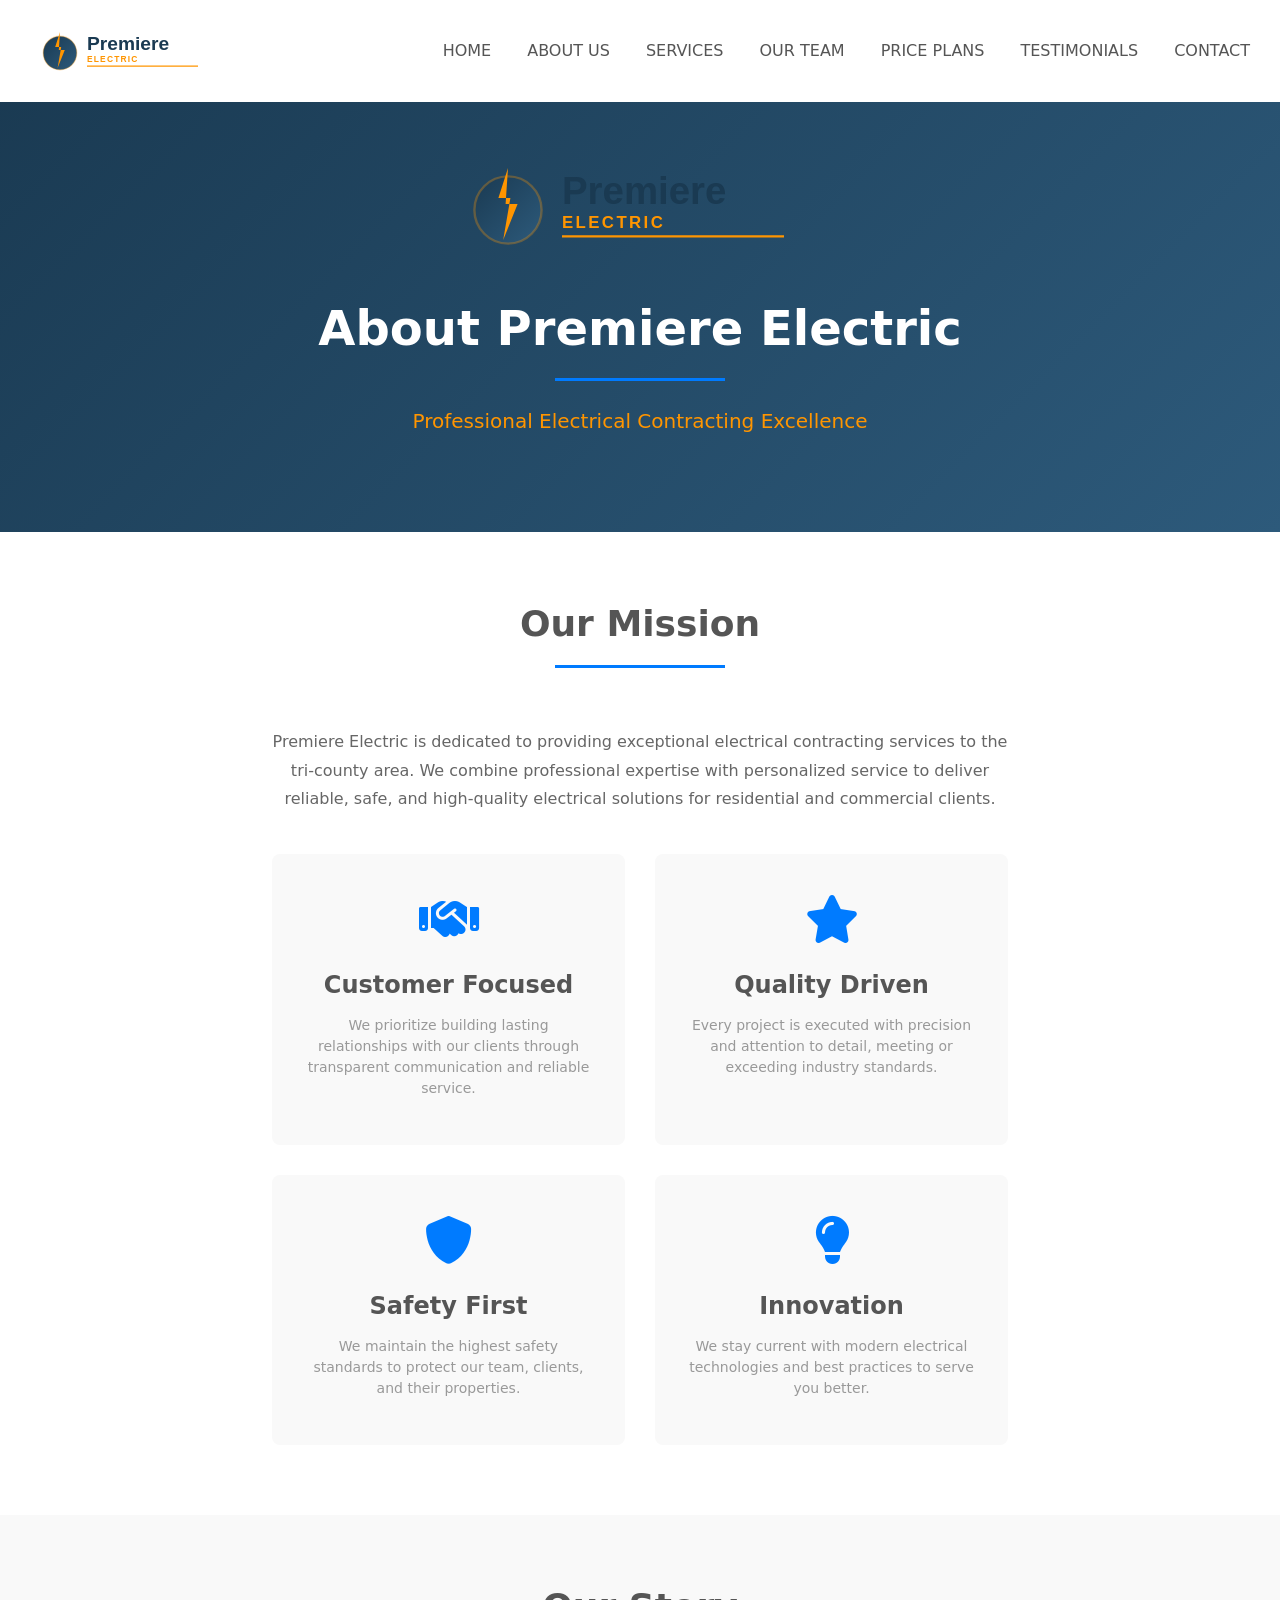
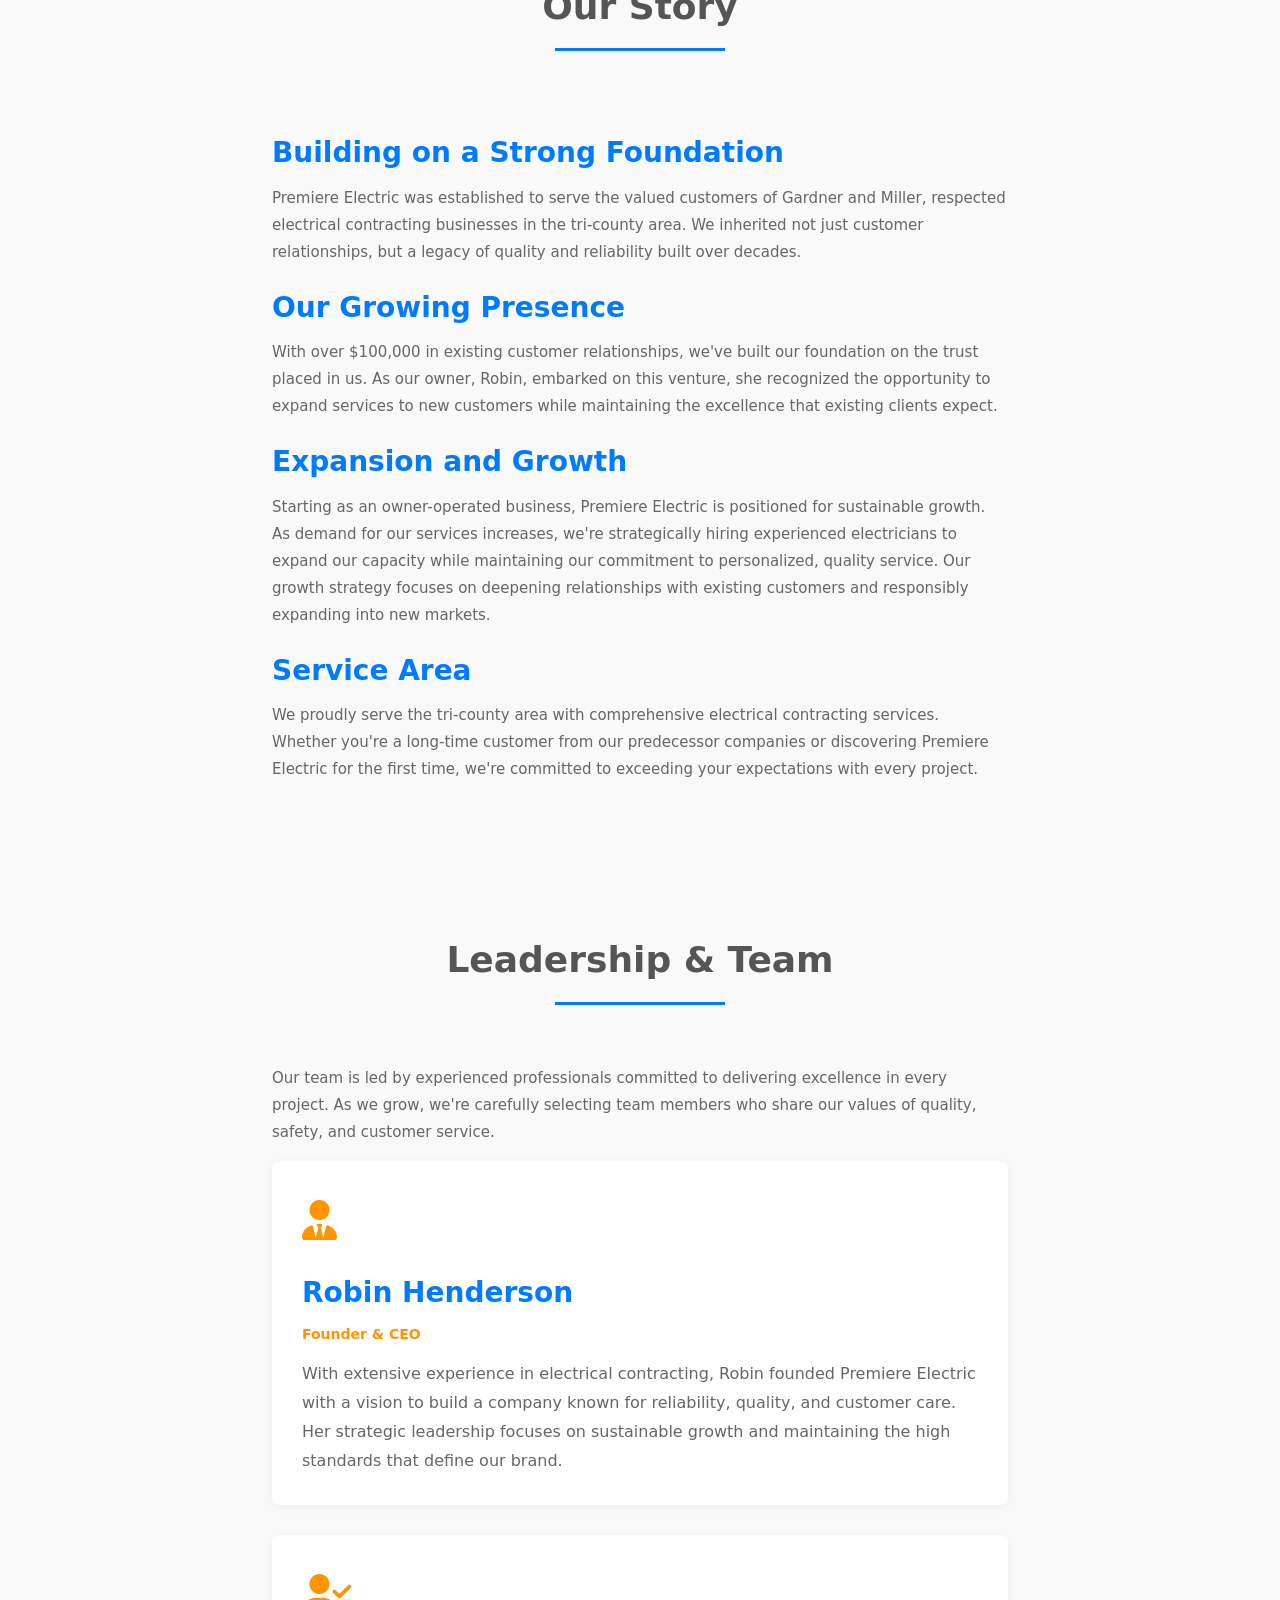
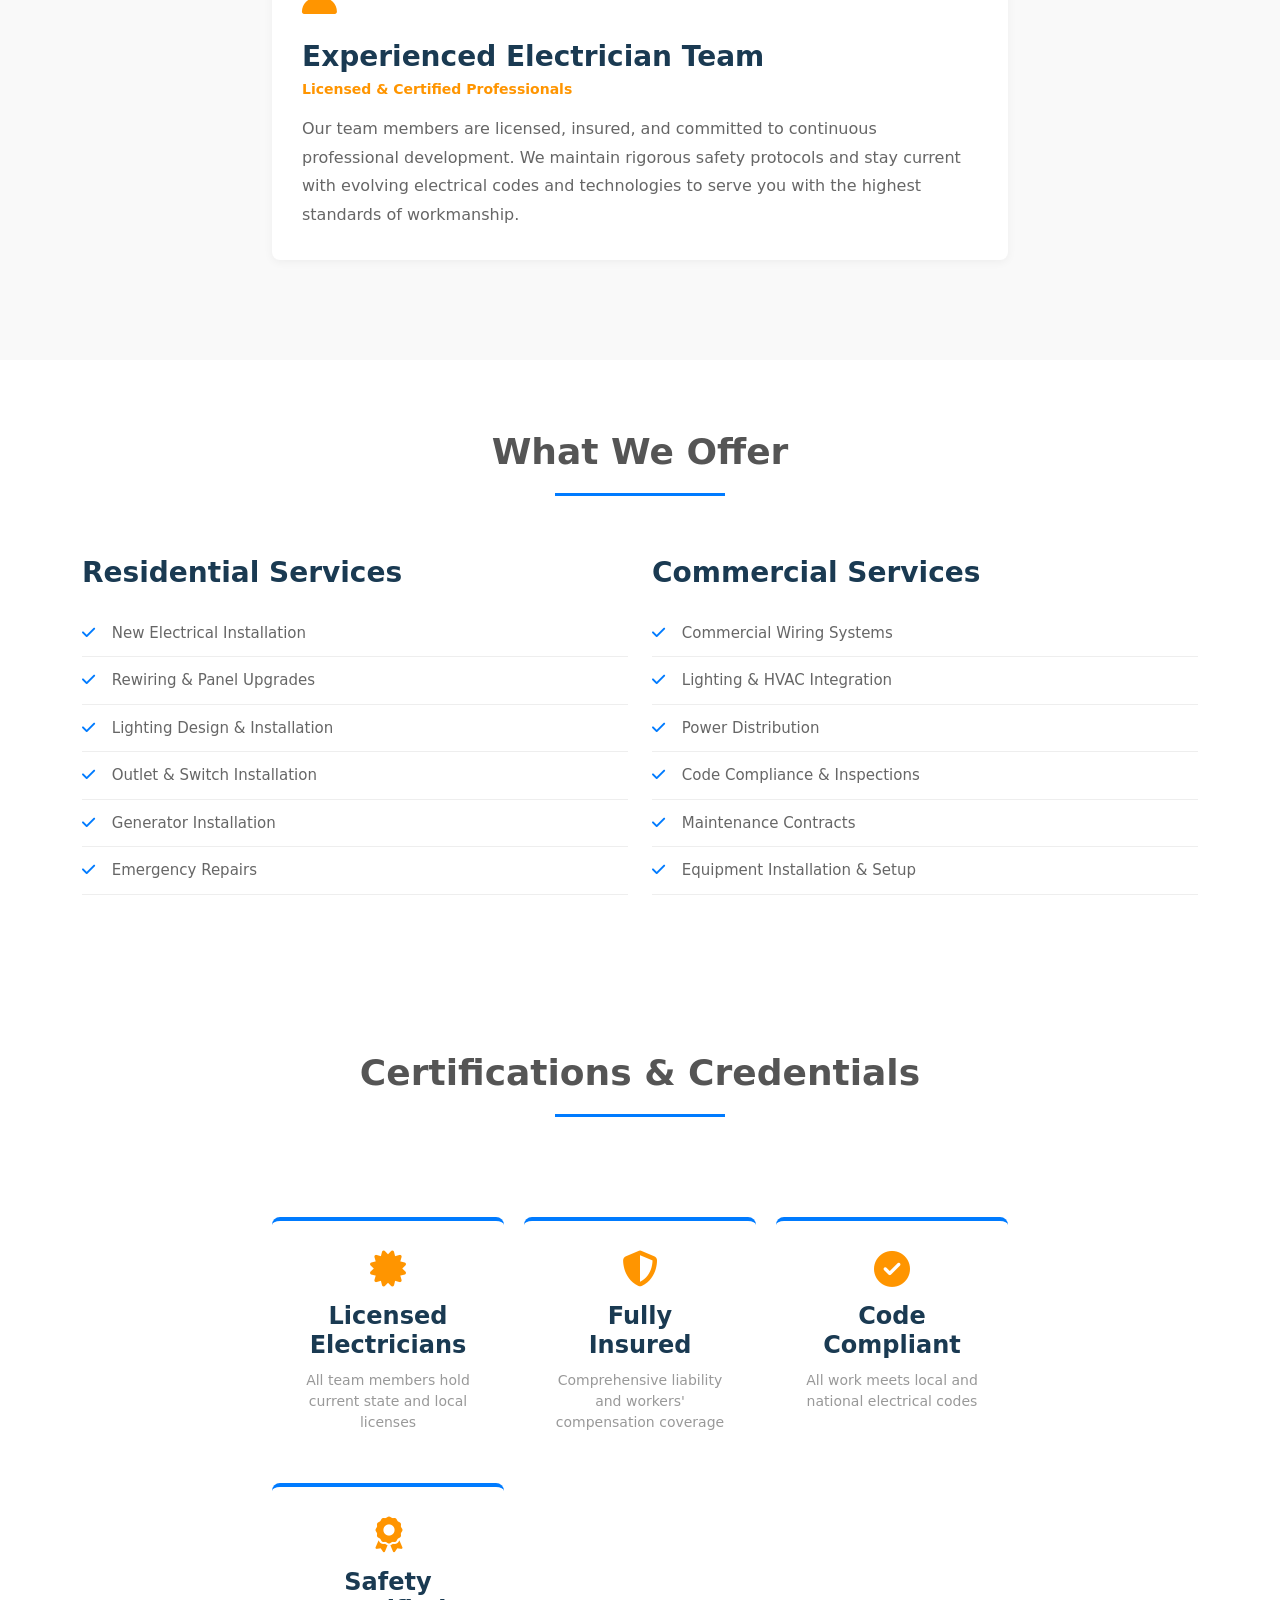
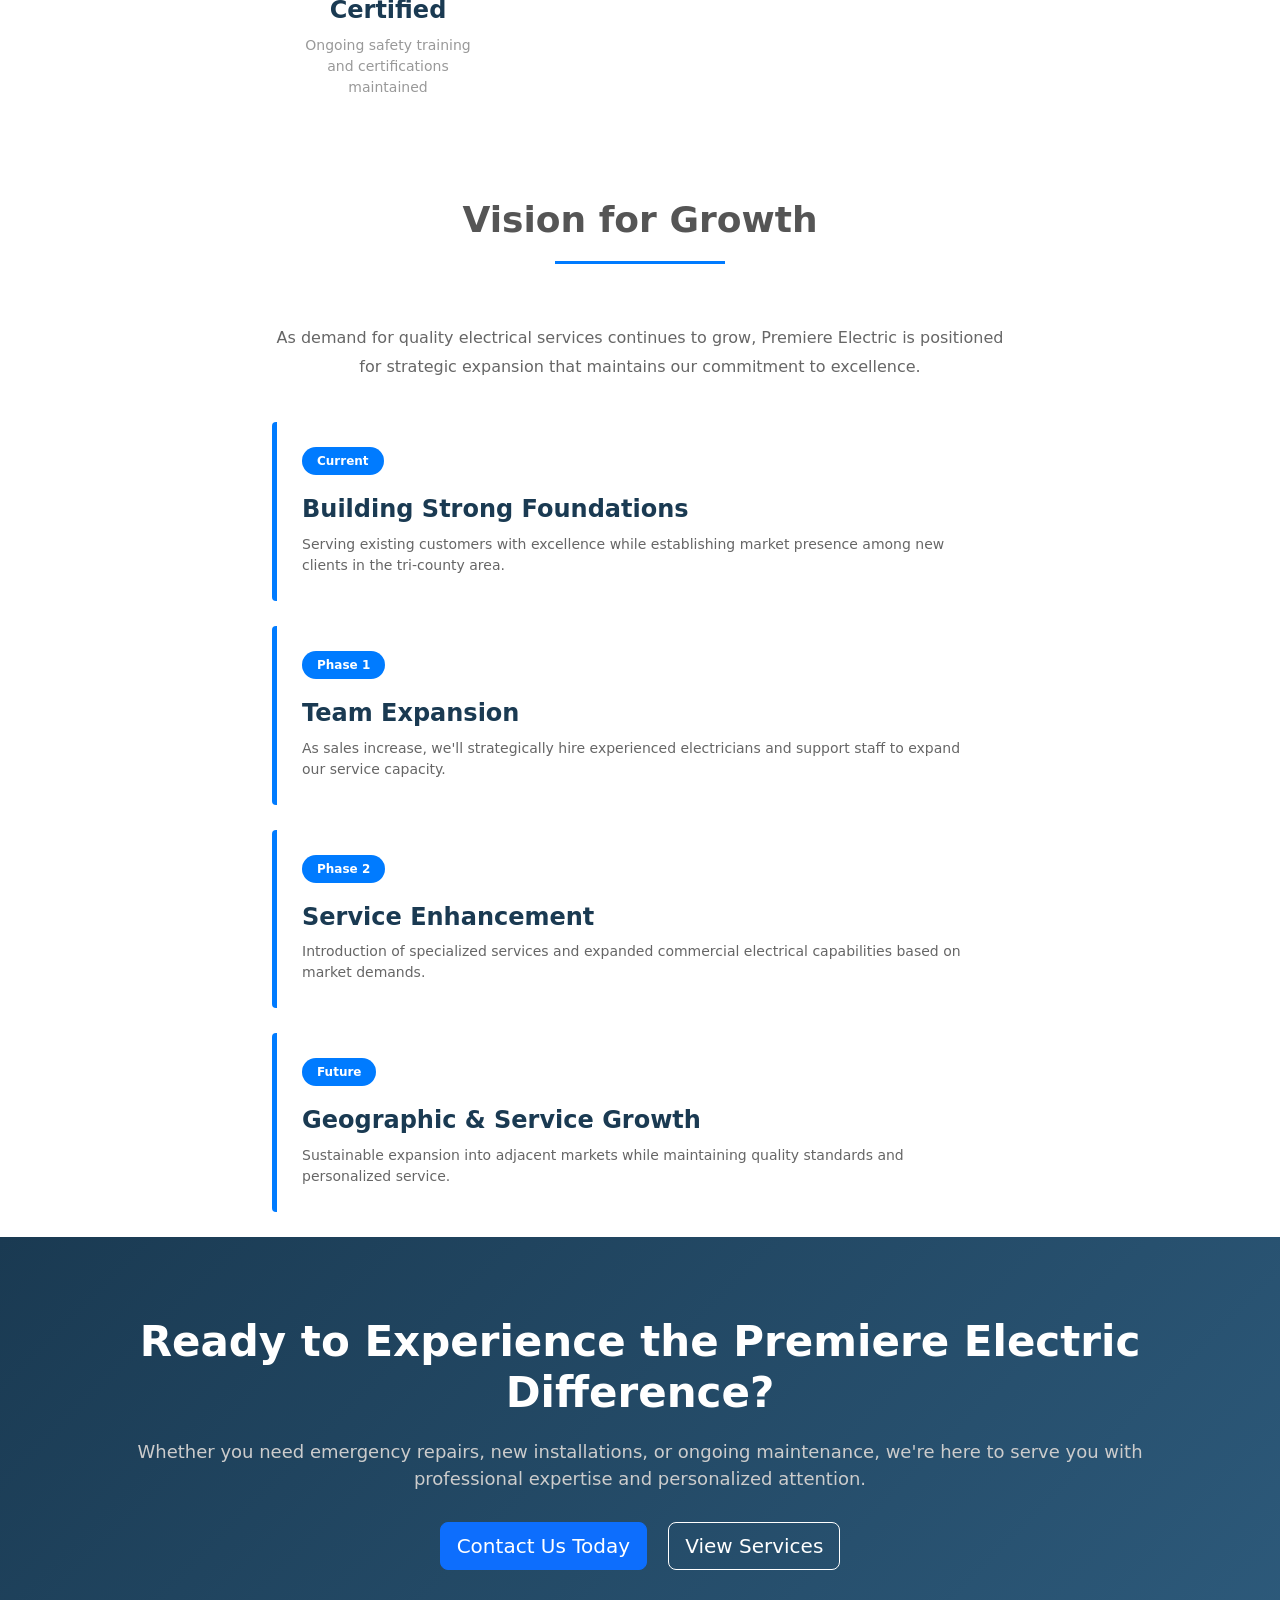
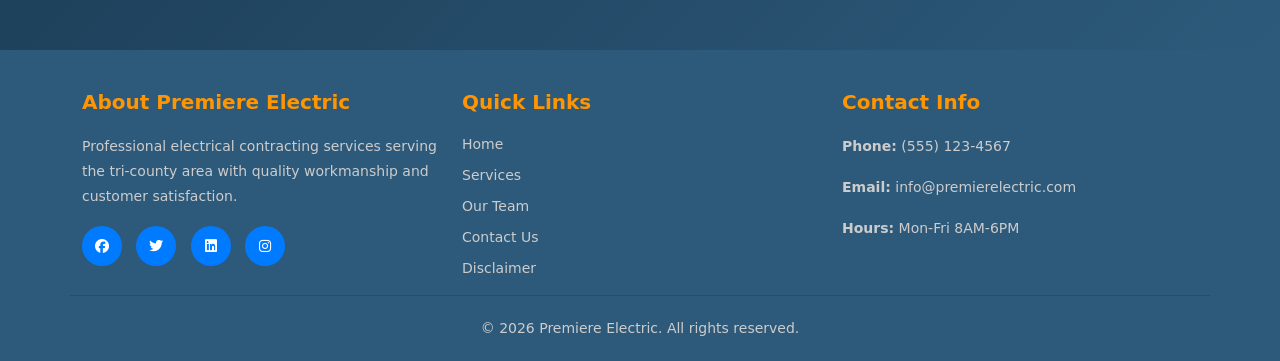
==== commit be03bbe0: "Add legal disclaimer popup and page - Add full-width disclaimer banner at bottom of page that appear" ====
--- a/about.html
+++ b/about.html
@@ -505,10 +505,10 @@
                     <h5>About Premiere Electric</h5>
                     <p>Professional electrical contracting services serving the tri-county area with quality workmanship and customer satisfaction.</p>
                     <div class="social-icons">
-                        <a href="#"><i class="fab fa-facebook"></i></a>
-                        <a href="#"><i class="fab fa-twitter"></i></a>
-                        <a href="#"><i class="fab fa-linkedin"></i></a>
-                        <a href="#"><i class="fab fa-instagram"></i></a>
+                        <a href="#" title="Visit Facebook"><i class="fab fa-facebook"></i></a>
+                        <a href="#" title="Visit Twitter"><i class="fab fa-twitter"></i></a>
+                        <a href="#" title="Visit LinkedIn"><i class="fab fa-linkedin"></i></a>
+                        <a href="#" title="Visit Instagram"><i class="fab fa-instagram"></i></a>
                     </div>
                 </div>
                 <div class="col-md-4">
@@ -518,6 +518,7 @@
                         <li><a href="index.html#services">Services</a></li>
                         <li><a href="index.html#team">Our Team</a></li>
                         <li><a href="index.html#contact">Contact Us</a></li>
+                        <li><a href="disclaimer.html">Disclaimer</a></li>
                     </ul>
                 </div>
                 <div class="col-md-4">
@@ -538,4 +539,4 @@
     <!-- Bootstrap 5.3.0 JS -->
     <script src="https://cdn.jsdelivr.net/npm/bootstrap@5.3.0/dist/js/bootstrap.bundle.min.js"></script>
 </body>
-</html>
+</html>
--- a/main.css
+++ b/main.css
@@ -42,6 +42,94 @@
 #slider{
     width: 100%;
     height: 70%;
+}
+/*----------Reveal Animations----------*/
+[data-reveal]{
+    opacity: 0;
+    transform: translateY(24px);
+    transition: opacity 0.6s ease, transform 0.6s ease;
+    transition-delay: var(--reveal-delay, 0ms);
+    will-change: opacity, transform;
+}
+[data-reveal].is-visible{
+    opacity: 1;
+    transform: translateY(0);
+    will-change: auto;
+}
+@media (prefers-reduced-motion: reduce){
+    [data-reveal]{
+        opacity: 1;
+        transform: none;
+        transition: none;
+        will-change: auto;
+    }
+}
+/*----------Carousel Captions----------*/
+.carousel-caption{
+    top: 15% !important;
+    bottom: auto !important;
+    text-align: center;
+}
+.carousel-caption h5{
+    font-size: 3.5rem;
+    font-weight: 300;
+    font-family: 'Roboto', sans-serif;
+    color: #ffffff;
+    text-shadow: 2px 2px 4px rgba(0,0,0,0.7);
+    margin-bottom: 20px;
+    line-height: 1.3;
+    letter-spacing: 0.5px;
+    animation: slideInFromTop 1.7s ease forwards;
+    opacity: 0;
+    will-change: opacity, transform;
+}
+.carousel-caption h5.is-animated{
+    will-change: auto;
+}
+.carousel-caption h5 .accent{
+    color: #007bff;
+}
+.carousel-arrow{
+    display: inline-block;
+    position: absolute;
+    bottom: 5%;
+    left: 50%;
+    transform: translateX(-50%);
+    color: #ffffff;
+    font-size: 1.8rem;
+    text-decoration: none;
+    transition: transform 0.3s ease;
+    z-index: 10;
+}
+.carousel-arrow:hover{
+    transform: translateX(-50%) translateY(5px);
+}
+
+/* Mobile responsive captions */
+@media (max-width: 768px){
+    .carousel-caption{
+        top: 12% !important;
+    }
+    .carousel-caption h5{
+        font-size: 2.5rem;
+        margin-bottom: 15px;
+    }
+    .carousel-arrow{
+        font-size: 1.4rem;
+        bottom: 8%;
+    }
+}
+@media (max-width: 480px){
+    .carousel-caption{
+        top: 10% !important;
+    }
+    .carousel-caption h5{
+        font-size: 2rem;
+    }
+    .carousel-arrow{
+        font-size: 1.1rem;
+        bottom: 10%;
+    }
 }
 /*----------About----------*/
 #about{
@@ -109,7 +197,8 @@
 }
 .services .col-md-3{
     border-radius: 12px;
-    transition: all 0.3s ease;
+    transition: background 0.3s ease, transform 0.3s ease, box-shadow 0.3s ease;
+    will-change: transform;
 }
 .services .col-md-3:hover{
     background: #007bff;
@@ -603,6 +692,34 @@
     transform: scale(1.05);
     box-shadow: 0 4px 12px rgba(35,166,240,0.4);
 }
+.chatbot-suggestions{
+    padding: 0 16px 8px 16px;
+    display: flex;
+    flex-wrap: wrap;
+    gap: 8px;
+    background: #fff;
+    min-height: 0;
+    transition: min-height 0.3s ease;
+}
+.chatbot-suggestions:empty{
+    padding: 0;
+}
+.suggestion-chip{
+    background: #007bff;
+    color: #fff;
+    border: none;
+    border-radius: 16px;
+    padding: 8px 16px;
+    font-size: 13px;
+    cursor: pointer;
+    transition: all 0.2s ease;
+    white-space: nowrap;
+}
+.suggestion-chip:hover{
+    background: #0056b3;
+    transform: translateY(-2px);
+    box-shadow: 0 4px 8px rgba(0,123,255,0.3);
+}
 @media (max-width: 480px){
     .chatbot-modal{
         width: calc(100vw - 40px);
@@ -613,4 +730,639 @@
         right: 20px;
         bottom: 20px;
     }
+}
+/*----------Progress Bars----------*/
+.progress-bar.progress-95{
+    width: 95%;
+}
+.progress-bar.progress-90{
+    width: 90%;
+}
+.progress-bar.progress-88{
+    width: 88%;
+}
+.progress-bar.progress-92{
+    width: 92%;
+}
+/*----------SVG Animations----------*/
+.svg-buildings{
+    animation: fadeInUp 1.2s ease forwards;
+    animation-delay: 0.3s;
+    opacity: 0;
+}
+.svg-terrain{
+    animation: fadeInUp 1s ease forwards;
+    animation-delay: 0.6s;
+    opacity: 0;
+}
+.svg-tower-main path,
+.svg-tower-main line{
+    stroke-dasharray: 1000;
+    stroke-dashoffset: 1000;
+    animation: drawPath 2s ease forwards;
+    animation-delay: 0.9s;
+}
+.svg-tower-lattice path{
+    stroke-dasharray: 1000;
+    stroke-dashoffset: 1000;
+    animation: drawPath 1.5s ease forwards;
+    animation-delay: 1.5s;
+}
+.svg-insulators{
+    animation: fadeIn 0.8s ease forwards;
+    animation-delay: 2s;
+    opacity: 0;
+}
+.svg-powerlines path{
+    stroke-dasharray: 2000;
+    stroke-dashoffset: 2000;
+    animation: drawPath 2.5s ease forwards;
+    animation-delay: 2.3s;
+}
+.svg-sun-glow{
+    animation: fadeIn 1.5s ease forwards;
+    animation-delay: 0.2s;
+    opacity: 0;
+}
+
+@keyframes drawPath{
+    to{
+        stroke-dashoffset: 0;
+    }
+}
+@keyframes fadeIn{
+    to{
+        opacity: 1;
+    }
+}
+@keyframes fadeInUp{
+    from{
+        opacity: 0;
+        transform: translateY(20px);
+    }
+    to{
+        opacity: 0.7;
+        transform: translateY(0);
+    }
+}
+/*----------SVG Slider 2 Animations (Smart Meter)----------*/
+.svg-circuit path{
+    stroke-dasharray: 500;
+    stroke-dashoffset: 500;
+    animation: drawPath 2s ease forwards;
+    animation-delay: 0.5s;
+}
+.svg-smart-meter{
+    animation: scaleIn 1s ease forwards;
+    animation-delay: 1s;
+    opacity: 0;
+}
+.svg-network path{
+    stroke-dasharray: 300;
+    stroke-dashoffset: 300;
+    animation: drawPath 1.5s ease forwards;
+    animation-delay: 1.8s;
+}
+.svg-nodes circle{
+    animation: pulseNode 0.6s ease forwards;
+    opacity: 0;
+}
+.svg-nodes circle:nth-child(1){ animation-delay: 2.2s; }
+.svg-nodes circle:nth-child(2){ animation-delay: 2.3s; }
+.svg-nodes circle:nth-child(3){ animation-delay: 2.4s; }
+.svg-nodes circle:nth-child(4){ animation-delay: 2.5s; }
+.svg-nodes circle:nth-child(5){ animation-delay: 2.6s; }
+.svg-nodes circle:nth-child(6){ animation-delay: 2.7s; }
+
+/*----------SVG Slider 3 Animations (Wind Turbines)----------*/
+.svg-clouds{
+    animation: fadeIn 1.5s ease forwards;
+    animation-delay: 0.3s;
+    opacity: 0;
+}
+.svg-turbine-1{
+    animation: fadeInScale 1.2s ease forwards;
+    animation-delay: 0.8s;
+    opacity: 0;
+}
+.svg-turbine-2{
+    animation: fadeInScale 1.2s ease forwards;
+    animation-delay: 1.2s;
+    opacity: 0;
+}
+.svg-turbine-3{
+    animation: fadeInScale 1.2s ease forwards;
+    animation-delay: 1.6s;
+    opacity: 0;
+}
+.svg-turbine-4{
+    animation: fadeInScale 1.2s ease forwards;
+    animation-delay: 2s;
+    opacity: 0;
+}
+.svg-distant-turbines{
+    animation: fadeIn 1s ease forwards;
+    animation-delay: 2.4s;
+    opacity: 0;
+}
+
+@keyframes scaleIn{
+    from{
+        opacity: 0;
+        transform: scale(0.8);
+    }
+    to{
+        opacity: 1;
+        transform: scale(1);
+    }
+}
+@keyframes pulseNode{
+    from{
+        opacity: 0;
+        transform: scale(0);
+    }
+    to{
+        opacity: 0.8;
+        transform: scale(1);
+    }
+}
+@keyframes fadeInScale{
+    from{
+        opacity: 0;
+        transform: scale(0.9);
+    }
+    to{
+        opacity: 1;
+        transform: scale(1);
+    }
+}
+@keyframes slideInFromTop{
+    from{
+        opacity: 0;
+        transform: translateY(-50px);
+    }
+    to{
+        opacity: 1;
+        transform: translateY(0);
+    }
+}
+/*----------Cursor Trail Effect (Optimized)----------*/
+.cursor-trail{
+    position: fixed;
+    width: 16px;
+    height: 16px;
+    border-radius: 50%;
+    background: #007bff;
+    opacity: 0.7;
+    pointer-events: none;
+    z-index: 9999;
+    transform: translate(-50%, -50%);
+    animation: cursorFade 0.6s ease-out forwards;
+    will-change: opacity, transform;
+}
+@keyframes cursorFade{
+    0%{
+        opacity: 0.7;
+        transform: translate(-50%, -50%) scale(1);
+    }
+    100%{
+        opacity: 0;
+        transform: translate(-50%, -50%) scale(0.2);
+    }
+}
+/*----------Mobile Optimizations----------*/
+@media (max-width: 768px){
+    /* Add spacing between sections */
+    #about,
+    #services,
+    #team,
+    #promo,
+    #price,
+    #testimonials,
+    #contact{
+        padding-top: 40px !important;
+        padding-bottom: 40px !important;
+    }
+
+    /* About section improvements */
+    #about .about-content{
+        margin-bottom: 30px;
+    }
+    #about .skills-bar{
+        margin-bottom: 25px;
+    }
+
+    /* Service cards spacing */
+    #services .col-md-3{
+        margin-bottom: 30px;
+    }
+    #services .col-md-3:last-child{
+        margin-bottom: 0;
+    }
+
+    /* Team member spacing */
+    #team .profile-pic{
+        margin-bottom: 40px;
+    }
+    #team .profile-pic:last-child{
+        margin-bottom: 0;
+    }
+
+    /* Promo section centered properly */
+    #promo{
+        padding: 60px 20px !important;
+        text-align: center;
+        display: flex;
+        flex-direction: column;
+        align-items: center;
+        justify-content: center;
+    }
+    #promo p{
+        font-size: 28px !important;
+        line-height: 1.4;
+        margin-bottom: 25px;
+        width: 100%;
+    }
+    #promo .btn{
+        font-size: 16px;
+        padding: 12px 30px;
+    }
+
+    /* Price plans spacing */
+    #price .col-md-4{
+        margin-bottom: 30px;
+    }
+    #price .col-md-4:last-child{
+        margin-bottom: 0;
+    }
+
+    /* Testimonial spacing */
+    #testimonials{
+        padding: 40px 20px !important;
+    }
+    #testimonials h1{
+        margin-bottom: 30px;
+    }
+    #testimonials .col-md-6{
+        margin-bottom: 30px;
+        padding: 0 15px;
+    }
+    #testimonials .col-md-6:last-child{
+        margin-bottom: 0;
+    }
+    #testimonials .testimonial{
+        padding: 25px 20px;
+    }
+
+    /* Footer improvements */
+    #footer{
+        padding: 40px 20px 20px 20px !important;
+    }
+    #footer .col-md-4,
+    #footer .col-md-3{
+        margin-bottom: 30px;
+    }
+    #footer .col-md-4:last-child,
+    #footer .col-md-3:last-child{
+        margin-bottom: 0;
+    }
+    #footer h5{
+        margin-bottom: 20px;
+        font-size: 18px;
+    }
+    #footer ul li{
+        margin-bottom: 12px;
+    }
+    .footer-bottom{
+        margin-top: 25px;
+        padding-top: 15px;
+        text-align: center;
+    }
+
+    /* Contact form improvements */
+    #contact{
+        padding: 40px 15px !important;
+    }
+    #contact h1{
+        font-size: 32px;
+        margin-bottom: 30px;
+    }
+    #contact .form-control{
+        margin-bottom: 20px;
+    }
+
+    /* Better heading sizes */
+    h1{
+        font-size: 32px !important;
+    }
+    h3{
+        font-size: 20px !important;
+        margin-bottom: 15px;
+    }
+
+    /* Icon spacing */
+    .icon{
+        margin-bottom: 20px;
+    }
+
+    /* Navbar improvements */
+    .navbar{
+        padding: 10px 15px !important;
+    }
+}
+
+@media (max-width: 480px){
+    /* Extra small screens - more compact */
+    #about,
+    #services,
+    #team,
+    #promo,
+    #price,
+    #testimonials,
+    #contact{
+        padding-top: 30px !important;
+        padding-bottom: 30px !important;
+    }
+
+    /* Promo section extra small */
+    #promo{
+        padding: 50px 15px !important;
+    }
+    #promo p{
+        font-size: 24px !important;
+        line-height: 1.3;
+        margin-bottom: 20px;
+    }
+    #promo .btn{
+        font-size: 14px;
+        padding: 10px 25px;
+    }
+
+    /* Smaller headings */
+    h1{
+        font-size: 28px !important;
+        margin-bottom: 25px !important;
+    }
+    h3{
+        font-size: 18px !important;
+    }
+
+    /* Service and team card spacing */
+    #services .col-md-3,
+    #team .profile-pic,
+    #price .col-md-4,
+    #testimonials .col-md-6{
+        margin-bottom: 25px;
+    }
+
+    /* Testimonial extra small */
+    #testimonials{
+        padding: 30px 15px !important;
+    }
+    #testimonials h1{
+        margin-bottom: 25px;
+    }
+    #testimonials .testimonial{
+        padding: 20px 15px;
+    }
+
+    /* Footer extra small */
+    #footer{
+        padding: 30px 15px 15px 15px !important;
+    }
+    #footer .col-md-4,
+    #footer .col-md-3{
+        margin-bottom: 25px;
+    }
+    #footer h5{
+        font-size: 16px;
+        margin-bottom: 15px;
+    }
+    #footer ul li{
+        margin-bottom: 10px;
+    }
+    .social-icons a{
+        width: 35px;
+        height: 35px;
+        line-height: 35px;
+        margin-right: 8px;
+        font-size: 16px;
+    }
+    .footer-bottom{
+        margin-top: 20px;
+        padding-top: 15px;
+    }
+}
+
+/*----------Disclaimer Modal----------*/
+.disclaimer-modal {
+    display: none;
+    position: fixed;
+    bottom: 0;
+    left: 0;
+    right: 0;
+    width: 100%;
+    background: transparent;
+    z-index: 2000;
+    padding: 0;
+    pointer-events: none;
+}
+
+.disclaimer-modal.active {
+    display: flex;
+    justify-content: center;
+    animation: slideUpBanner 0.4s ease;
+    pointer-events: auto;
+}
+
+.disclaimer-modal-content {
+    background: #fff;
+    border-radius: 0;
+    width: 100%;
+    box-shadow: 0 -4px 20px rgba(0, 0, 0, 0.15);
+    display: flex;
+    flex-direction: row;
+    align-items: center;
+    gap: 20px;
+    padding: 20px 60px 20px 40px;
+    position: relative;
+}
+
+@keyframes slideUpBanner {
+    from {
+        opacity: 0;
+        transform: translateY(100px);
+    }
+    to {
+        opacity: 1;
+        transform: translateY(0);
+    }
+}
+
+.disclaimer-close {
+    position: absolute;
+    top: 12px;
+    right: 20px;
+    background: transparent;
+    border: none;
+    font-size: 24px;
+    cursor: pointer;
+    color: #555;
+    width: 32px;
+    height: 32px;
+    display: flex;
+    align-items: center;
+    justify-content: center;
+    border-radius: 50%;
+    transition: background 0.2s;
+    flex-shrink: 0;
+}
+
+.disclaimer-close:hover {
+    background: #f0f0f0;
+}
+
+.disclaimer-header {
+    display: none;
+}
+
+.disclaimer-body {
+    flex: 1;
+    padding: 0;
+    overflow: visible;
+    color: #555;
+    font-size: 14px;
+    line-height: 1.5;
+}
+
+.disclaimer-body p {
+    margin: 0;
+}
+
+.disclaimer-body p:first-child {
+    font-weight: 600;
+    margin-bottom: 6px;
+}
+
+.disclaimer-body p:last-child {
+    font-weight: 400;
+}
+
+.disclaimer-body p a.disclaimer-link {
+    color: #007bff;
+    text-decoration: none;
+    font-weight: 600;
+    white-space: nowrap;
+    transition: color 0.2s;
+}
+
+.disclaimer-body p a.disclaimer-link:hover {
+    color: #0056b3;
+    text-decoration: underline;
+}
+
+.disclaimer-link {
+    text-align: left;
+    margin: 0 !important;
+}
+
+.disclaimer-link a {
+    color: #007bff;
+    text-decoration: none;
+    font-weight: 500;
+    white-space: nowrap;
+    transition: color 0.2s;
+}
+
+.disclaimer-link a:hover {
+    color: #0056b3;
+    text-decoration: underline;
+}
+
+.disclaimer-footer {
+    padding: 0;
+    border-top: none;
+    display: flex;
+    gap: 12px;
+    justify-content: flex-end;
+    flex-shrink: 0;
+}
+
+.disclaimer-footer .btn {
+    min-width: 100px;
+    padding: 8px 16px;
+    font-size: 14px;
+    white-space: nowrap;
+}
+
+@media (max-width: 768px) {
+    .disclaimer-modal-content {
+        flex-direction: column;
+        align-items: flex-start;
+        gap: 12px;
+        padding: 16px 50px 16px 20px;
+    }
+
+    .disclaimer-body {
+        font-size: 13px;
+    }
+
+    .disclaimer-body p:first-child {
+        margin-bottom: 8px;
+    }
+
+    .disclaimer-footer {
+        width: 100%;
+        justify-content: flex-end;
+        gap: 8px;
+        margin-top: 8px;
+    }
+
+    .disclaimer-footer .btn {
+        min-width: 90px;
+        padding: 6px 12px;
+        font-size: 13px;
+    }
+
+    .disclaimer-close {
+        top: 8px;
+        right: 12px;
+        font-size: 20px;
+        width: 28px;
+        height: 28px;
+    }
+}
+
+@media (max-width: 480px) {
+    .disclaimer-modal-content {
+        padding: 14px 42px 14px 12px;
+        gap: 10px;
+    }
+
+    .disclaimer-body {
+        font-size: 12px;
+    }
+
+    .disclaimer-body p:first-child {
+        margin-bottom: 6px;
+    }
+
+    .disclaimer-footer {
+        flex-direction: column;
+        gap: 8px;
+    }
+
+    .disclaimer-footer .btn {
+        width: 100%;
+        text-align: center;
+        font-size: 12px;
+    }
+
+    .disclaimer-close {
+        top: 6px;
+        right: 8px;
+        font-size: 18px;
+        width: 26px;
+        height: 26px;
+    }
 }
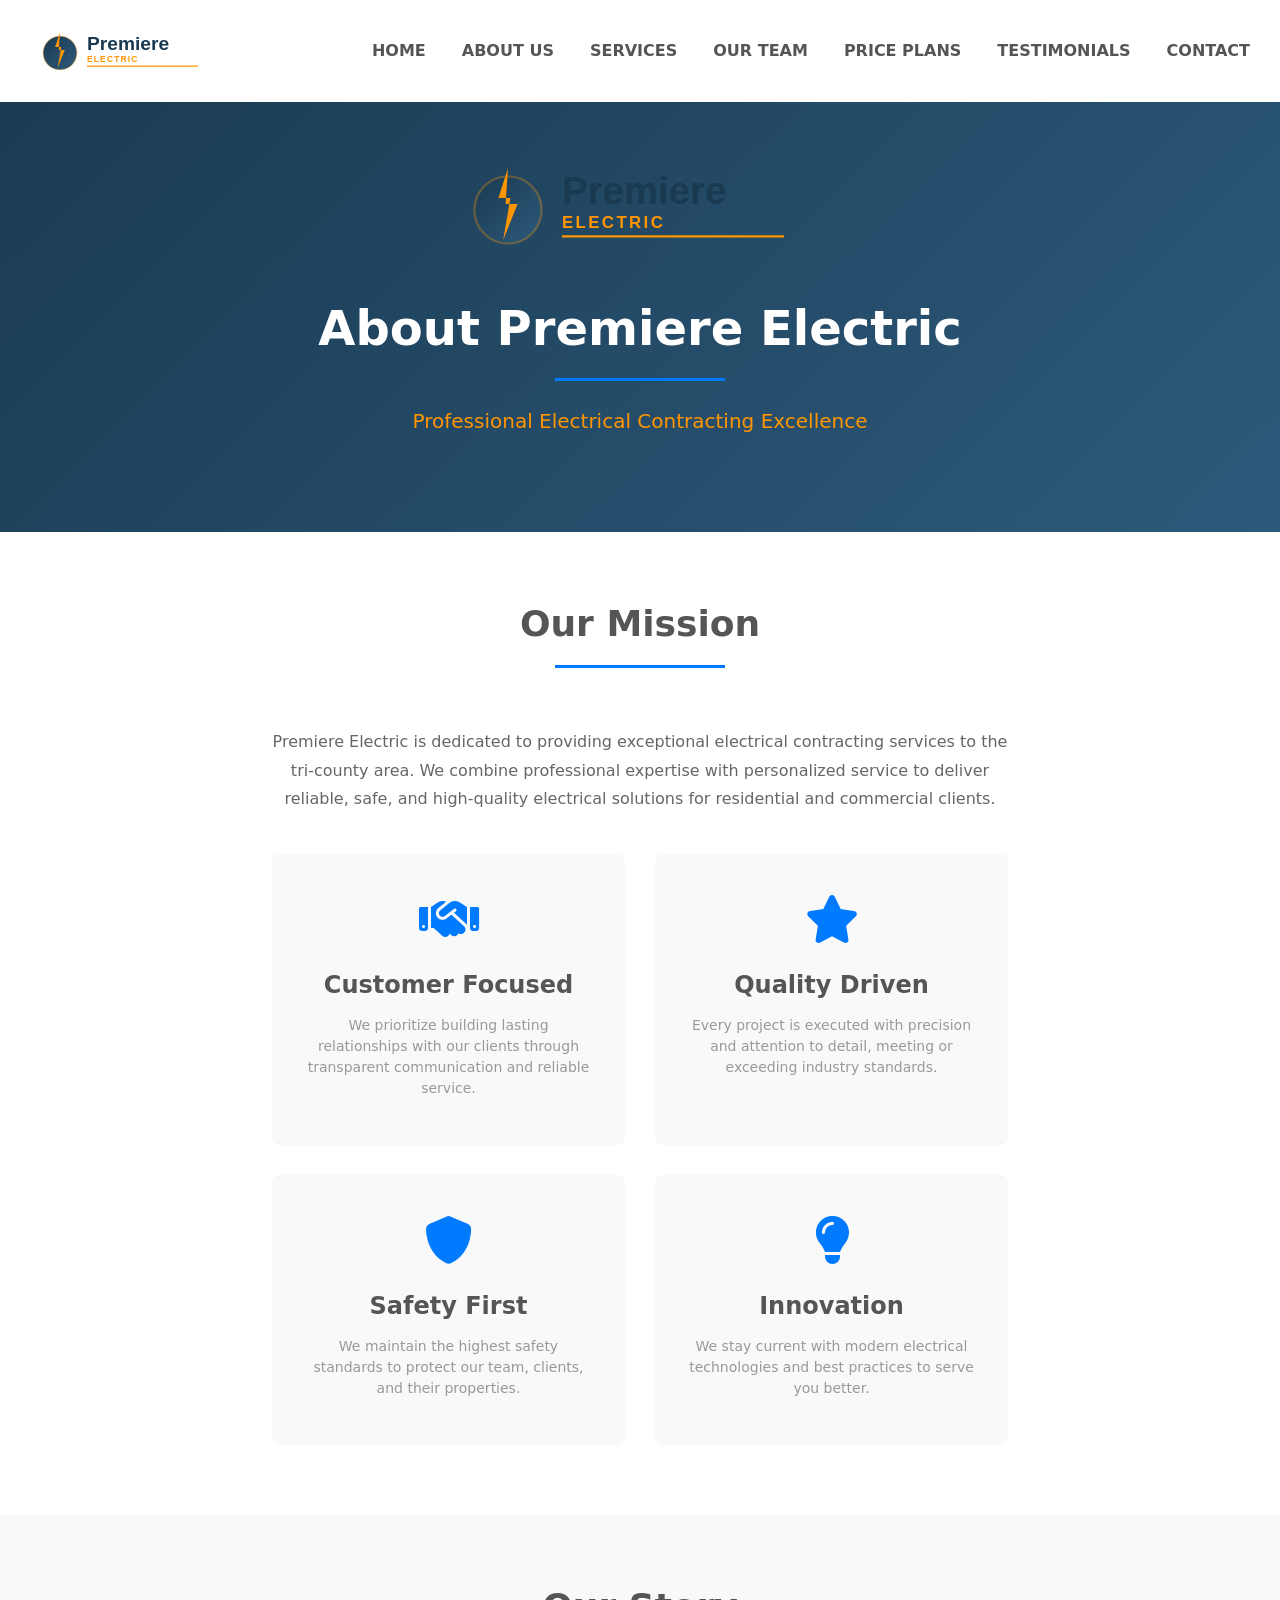
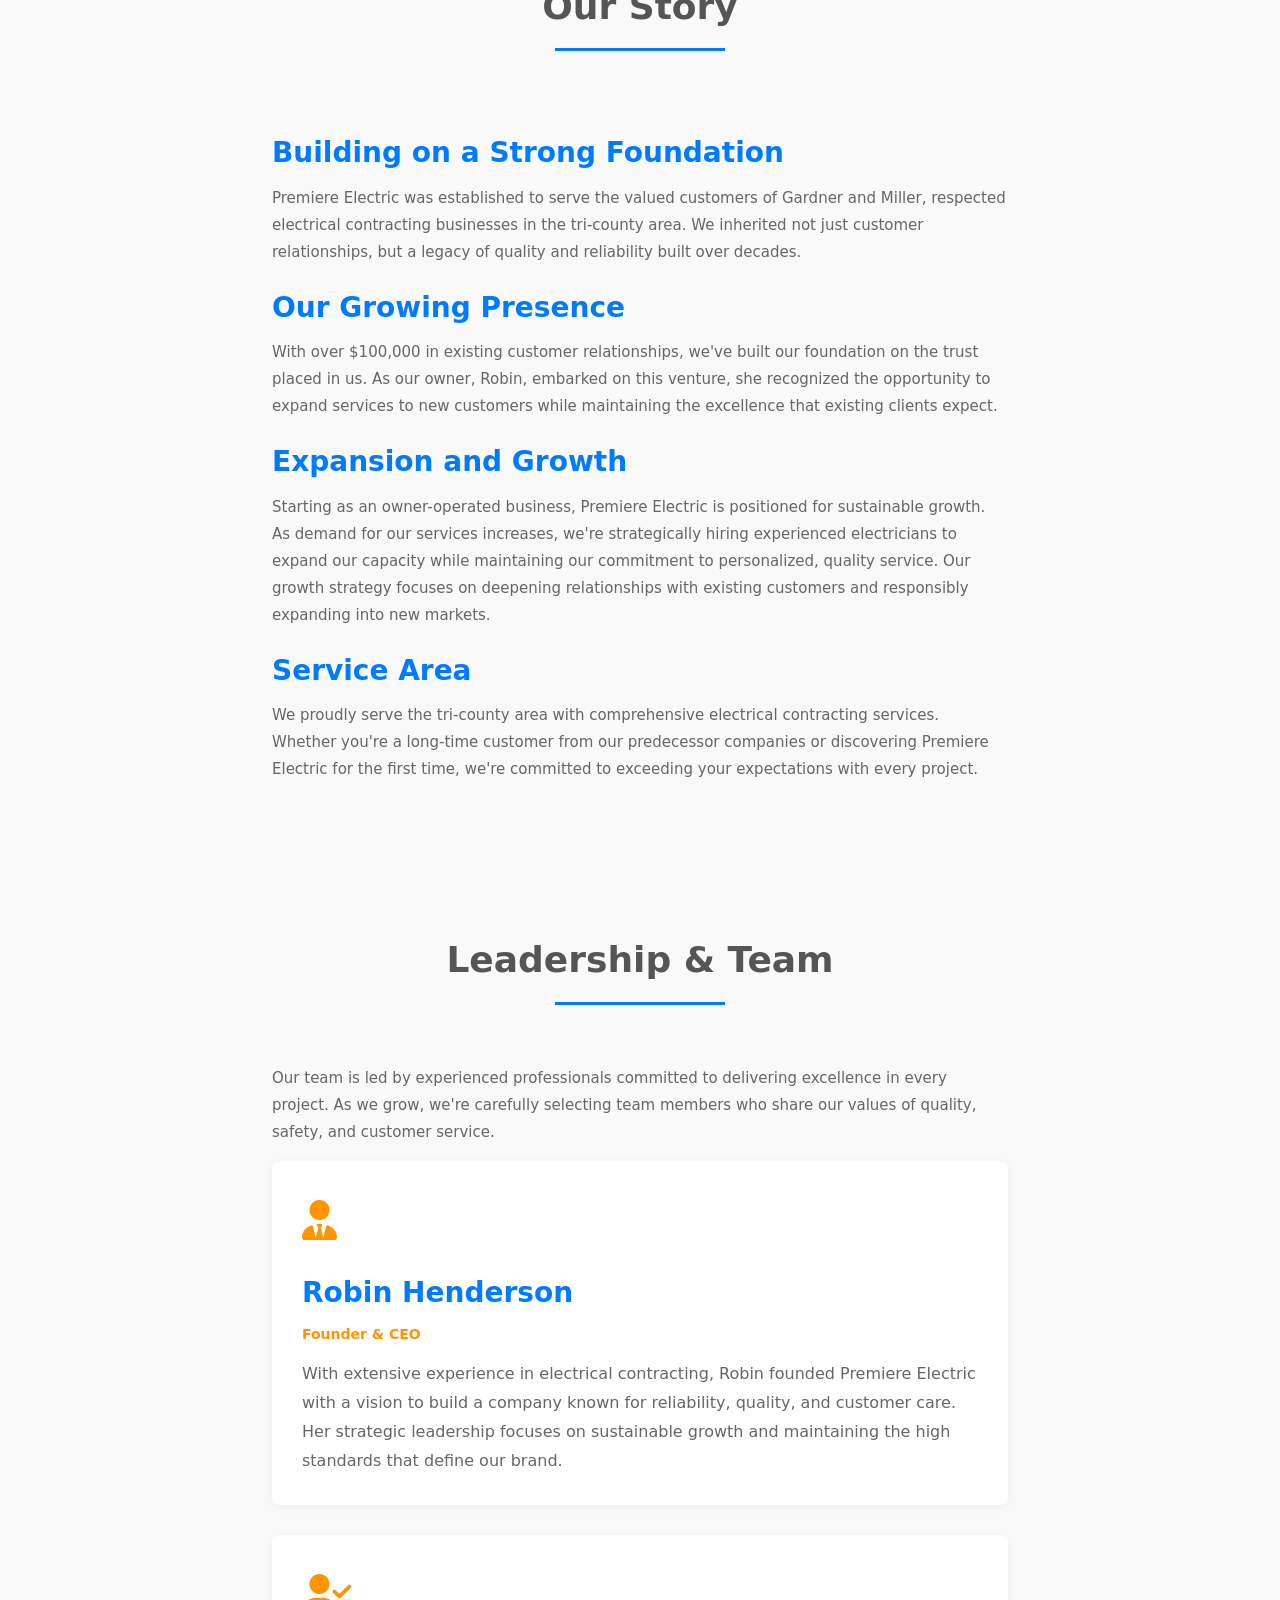
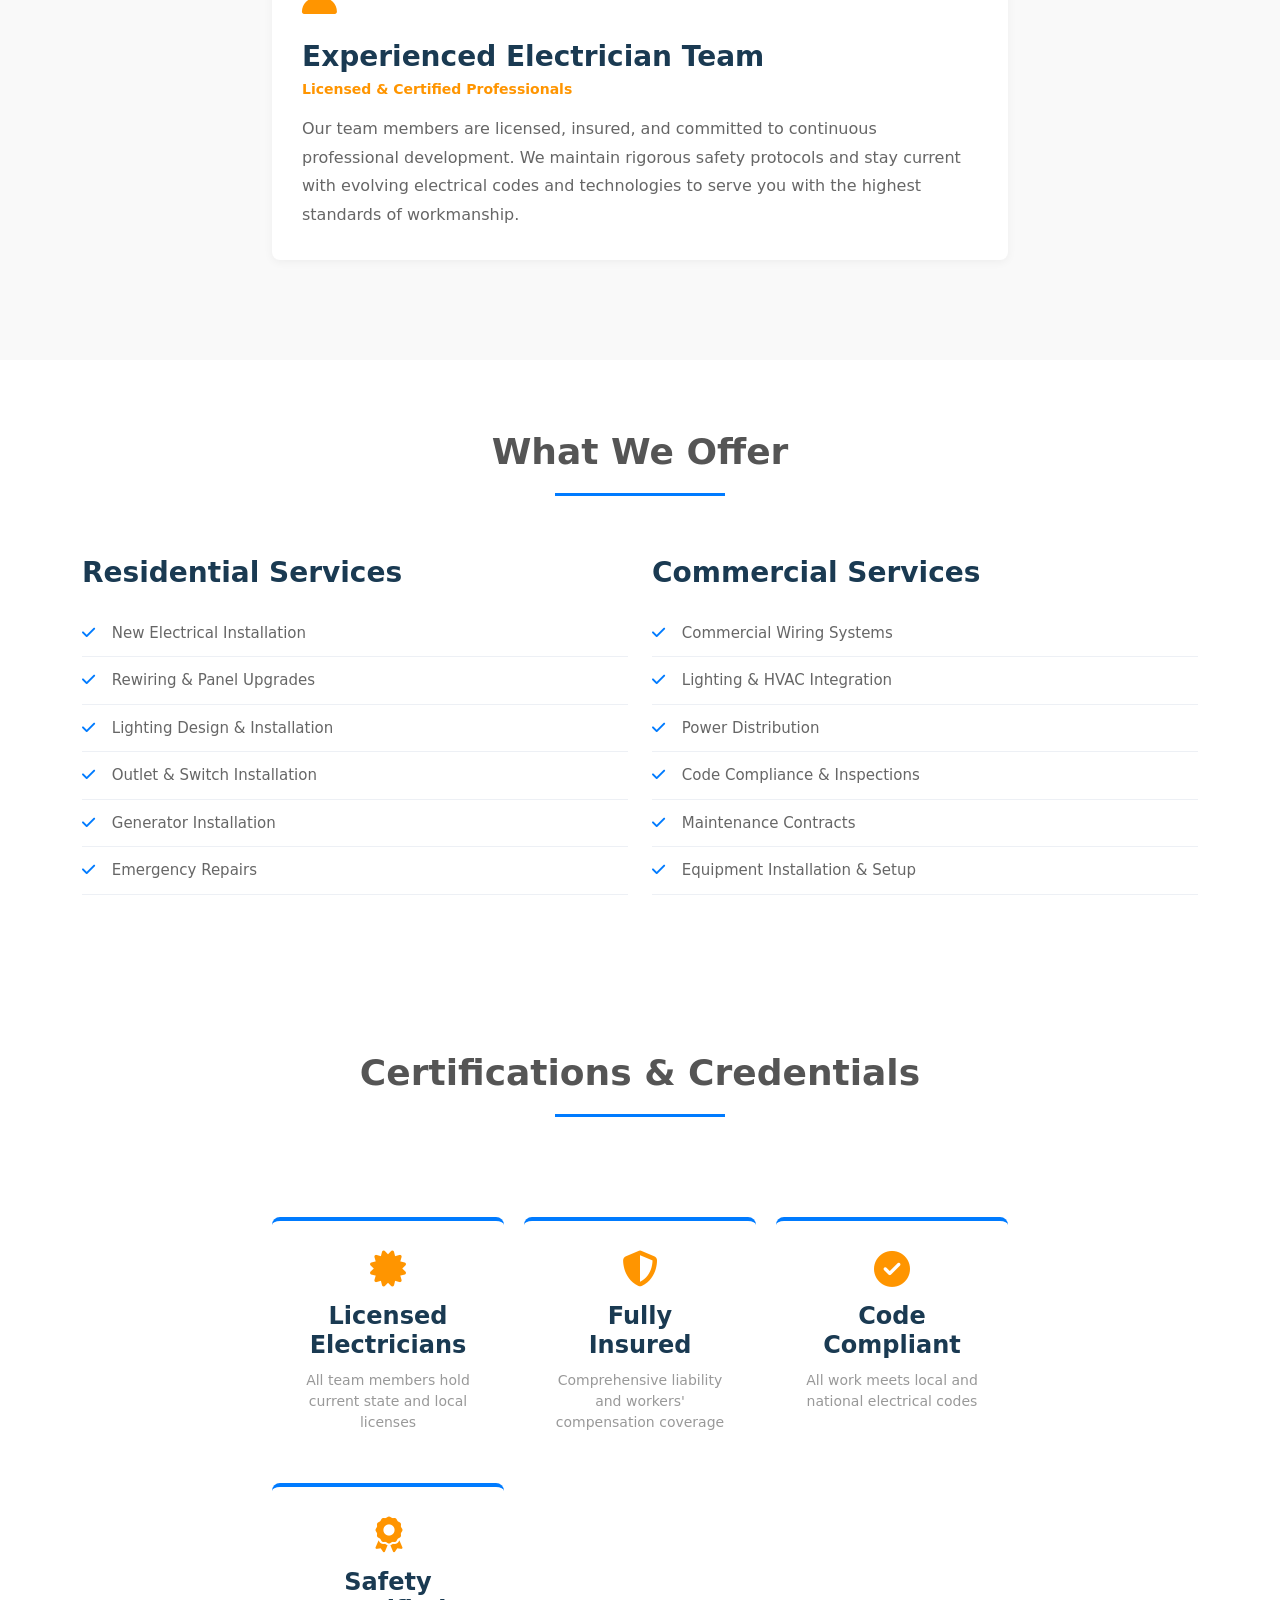
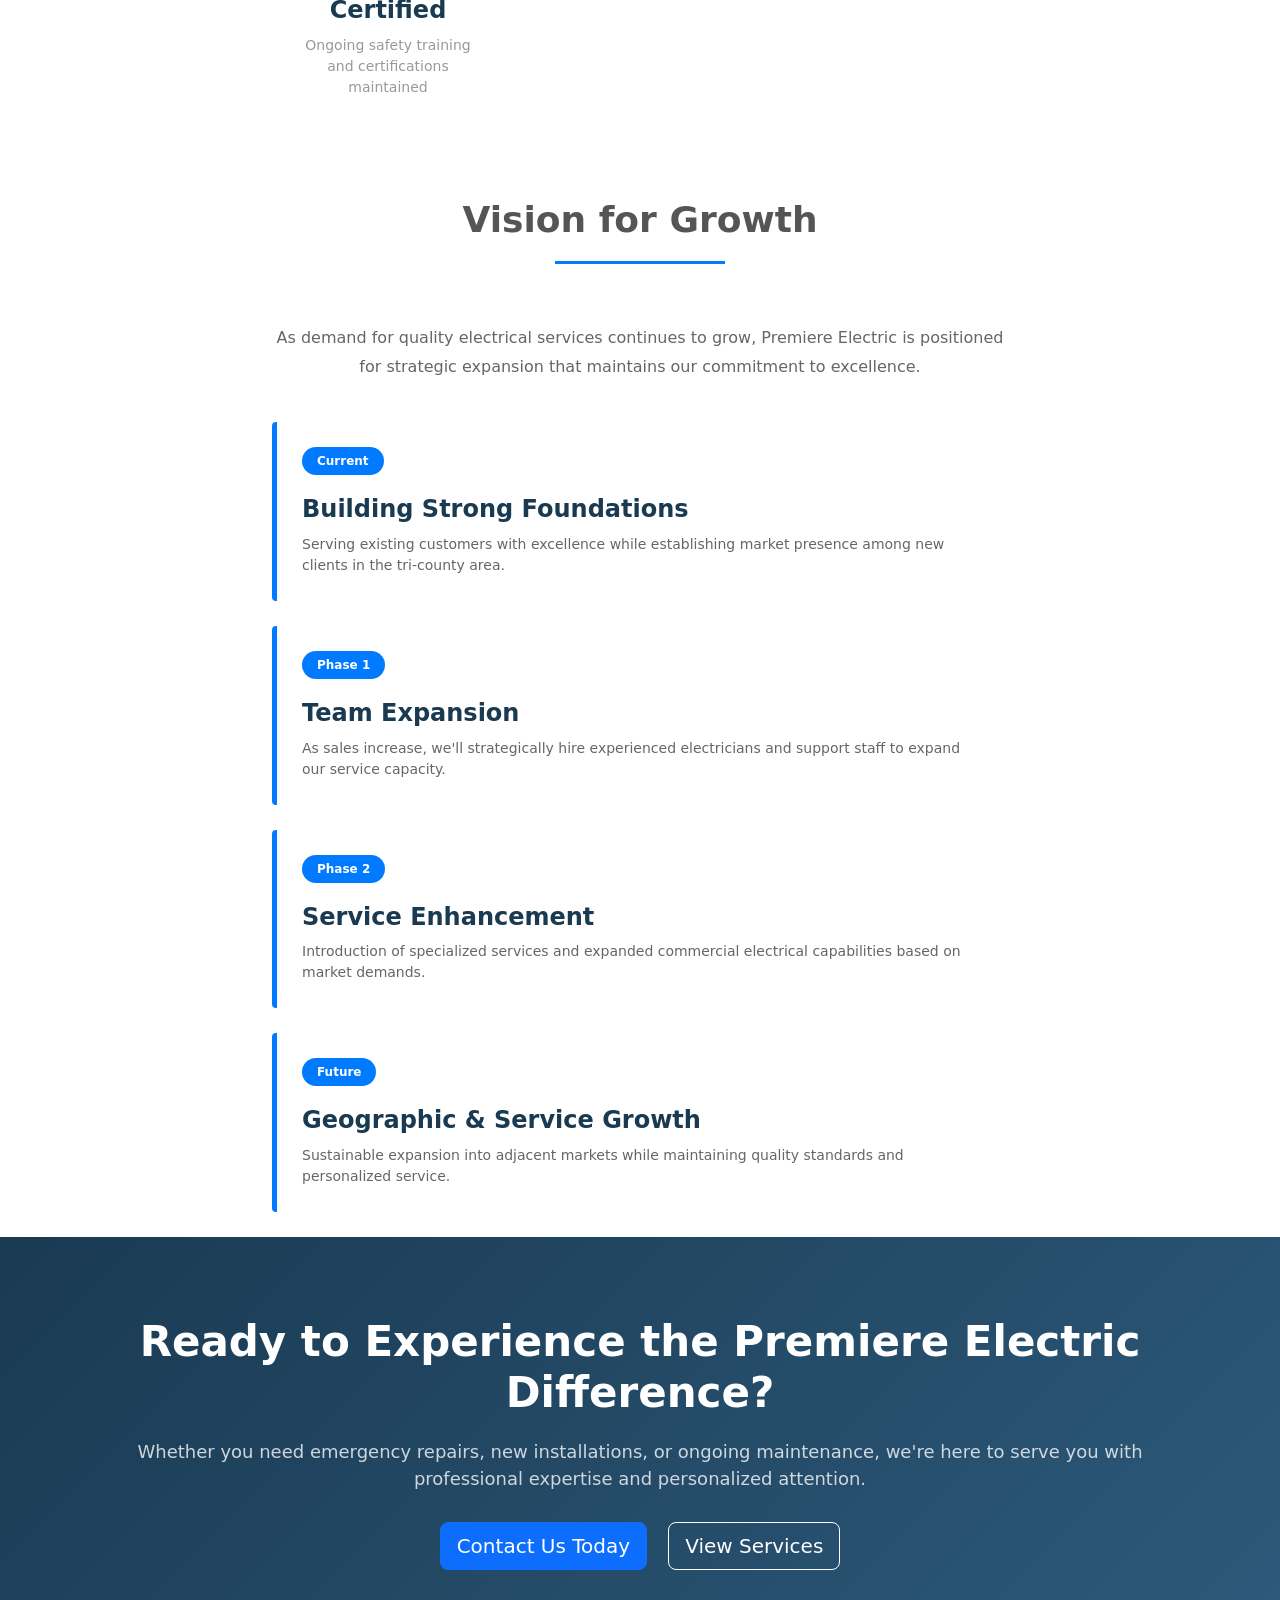
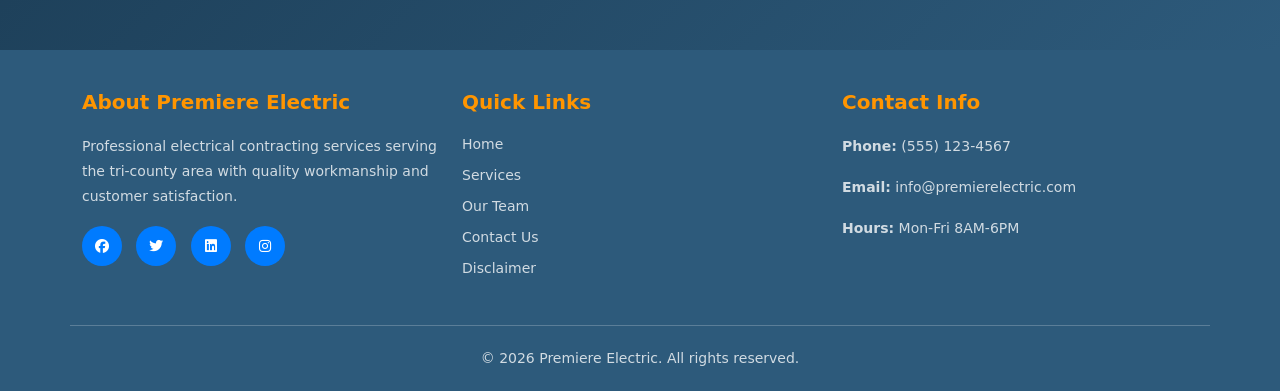
==== commit 29561de3: "Add system dark mode and optimize animations" ====
--- a/about.html
+++ b/about.html
@@ -1,15 +1,22 @@
 <!DOCTYPE html>
 <html lang="en">
 <head>
-    <meta charset="UTF-8">
-    <meta name="viewport" content="width=device-width, initial-scale=1.0">
-    <meta name="description" content="About Premiere Electric - Learn our company story, mission, and team">
-    <title>About Us - Premiere Electric</title>
-    <link rel="stylesheet" href="main.css">
-    <!-- Bootstrap 5.3.0 -->
-    <link href="https://cdn.jsdelivr.net/npm/bootstrap@5.3.0/dist/css/bootstrap.min.css" rel="stylesheet">
-    <!-- Font Awesome 6.4.0 -->
-    <link rel="stylesheet" href="https://cdnjs.cloudflare.com/ajax/libs/font-awesome/6.4.0/css/all.min.css">
+    <meta charset="UTF-8">
+    <meta name="viewport" content="width=device-width, initial-scale=1.0">
+    <meta name="description" content="About Premiere Electric - Learn our company story, mission, and team">
+    <meta name="color-scheme" content="light dark">
+    <title>About Us - Premiere Electric</title>
+    <script>
+      document.documentElement.classList.toggle(
+        'is-safari',
+        /^((?!chrome|android).)*safari/i.test(navigator.userAgent)
+      );
+    </script>
+    <!-- Bootstrap 5.3.0 -->
+    <link href="https://cdn.jsdelivr.net/npm/bootstrap@5.3.0/dist/css/bootstrap.min.css" rel="stylesheet">
+    <!-- Font Awesome 6.4.0 -->
+    <link rel="stylesheet" href="https://cdnjs.cloudflare.com/ajax/libs/font-awesome/6.4.0/css/all.min.css">
+    <link rel="stylesheet" href="main.css">
     <!-- Favicon -->
     <link rel="icon" type="image/svg+xml" href="logos/premiere-electric-favicon.svg">
     <link rel="alternate icon" href="logos/favicon.ico">
@@ -32,7 +39,7 @@
         }
         .subtitle {
             font-size: 20px;
-            color: #ff9500;
+            color: var(--accent);
             font-weight: 500;
         }
         #company-overview, #services-overview, #certifications {
@@ -41,7 +48,7 @@
         }
         #company-overview h2, #company-history h2, #company-leadership h2, #services-overview h2, #certifications h2, #expansion-plans h2 {
             text-align: center;
-            color: #555555;
+            color: var(--text);
             padding-bottom: 10px;
             margin-bottom: 50px;
             font-size: 36px;
@@ -49,7 +56,7 @@
         }
         #company-overview h2::after, #company-history h2::after, #company-leadership h2::after, #services-overview h2::after, #certifications h2::after, #expansion-plans h2::after {
             content: '';
-            background: #007bff;
+            background: var(--brand);
             display: block;
             height: 3px;
             width: 170px;
@@ -57,7 +64,7 @@
         }
         .section-intro {
             font-size: 16px;
-            color: #666;
+            color: var(--text-muted);
             line-height: 1.8;
             margin-bottom: 30px;
             text-align: center;
@@ -71,47 +78,47 @@
         .mission-item {
             text-align: center;
             padding: 30px;
-            background: #f9f9f9;
+            background: var(--section-bg);
             border-radius: 8px;
             transition: 0.3s;
         }
         .mission-item:hover {
-            background: #fff;
-            box-shadow: 0 4px 15px rgba(0,0,0,0.1);
+            background: var(--surface);
+            box-shadow: var(--shadow-card);
         }
         .mission-icon {
             font-size: 48px;
-            color: #007bff;
+            color: var(--brand);
             margin-bottom: 15px;
         }
         .mission-item h4 {
-            color: #555;
+            color: var(--text);
             font-weight: bold;
             margin-bottom: 15px;
         }
         .mission-item p {
-            color: #999;
+            color: var(--text-subtle);
             font-size: 14px;
         }
         #company-history, #company-leadership {
-            background: #f9f9f9;
+            background: var(--section-bg);
             padding-top: 70px;
             padding-bottom: 70px;
         }
         .history-content h3, .leadership-intro + .leadership-item h3 {
-            color: #007bff;
+            color: var(--brand);
             font-weight: bold;
             margin-top: 25px;
             margin-bottom: 15px;
         }
         .history-content p, .leadership-intro p {
-            color: #666;
+            color: var(--text-muted);
             line-height: 1.8;
             margin-bottom: 15px;
             font-size: 15px;
         }
         .leadership-item {
-            background: #fff;
+            background: var(--surface);
             padding: 30px;
             margin-bottom: 30px;
             border-radius: 8px;
@@ -119,22 +126,22 @@
         }
         .leadership-icon {
             font-size: 40px;
-            color: #ff9500;
+            color: var(--accent);
             margin-bottom: 15px;
         }
         .leadership-item h3 {
-            color: #1a3a52;
+            color: var(--brand-deep);
             font-weight: bold;
             margin-bottom: 5px;
         }
         .leadership-item .title {
-            color: #ff9500;
+            color: var(--accent);
             font-weight: bold;
             font-size: 14px;
             margin-bottom: 15px;
         }
         .leadership-item .bio {
-            color: #666;
+            color: var(--text-muted);
             line-height: 1.8;
             margin: 0;
         }
@@ -144,26 +151,26 @@
         }
         .service-list li {
             padding: 12px 0;
-            color: #666;
-            border-bottom: 1px solid #eee;
+            color: var(--text-muted);
+            border-bottom: 1px solid var(--border-muted);
             font-size: 15px;
         }
         .service-list li i {
-            color: #007bff;
+            color: var(--brand);
             margin-right: 12px;
             font-weight: bold;
         }
         #services-overview h3 {
-            color: #1a3a52;
+            color: var(--brand-deep);
             font-weight: bold;
             margin-bottom: 20px;
         }
         .cert-item {
             text-align: center;
             padding: 30px;
-            background: #fff;
+            background: var(--surface);
             border-radius: 8px;
-            border-top: 4px solid #007bff;
+            border-top: 4px solid var(--brand);
             transition: 0.3s;
         }
         .cert-item:hover {
@@ -171,16 +178,16 @@
         }
         .cert-item i {
             font-size: 36px;
-            color: #ff9500;
+            color: var(--accent);
             margin-bottom: 15px;
         }
         .cert-item h4 {
-            color: #1a3a52;
+            color: var(--brand-deep);
             font-weight: bold;
             margin-bottom: 10px;
         }
         .cert-item p {
-            color: #999;
+            color: var(--text-subtle);
             font-size: 14px;
             margin: 0;
         }
@@ -196,13 +203,13 @@
         .timeline-item {
             padding: 25px;
             margin-bottom: 25px;
-            background: #fff;
-            border-left: 5px solid #007bff;
+            background: var(--surface);
+            border-left: 5px solid var(--brand);
             border-radius: 4px;
         }
         .timeline-marker {
             display: inline-block;
-            background: #007bff;
+            background: var(--brand);
             color: #fff;
             padding: 5px 15px;
             border-radius: 20px;
@@ -211,12 +218,12 @@
             margin-bottom: 10px;
         }
         .timeline-item h4 {
-            color: #1a3a52;
+            color: var(--brand-deep);
             font-weight: bold;
             margin: 10px 0;
         }
         .timeline-item p {
-            color: #666;
+            color: var(--text-muted);
             margin: 0;
             font-size: 14px;
         }
@@ -238,7 +245,7 @@
         .cta-content p {
             font-size: 18px;
             margin-bottom: 30px;
-            color: #ccc;
+            color: rgba(255,255,255,0.78);
         }
         .cta-content .btn-outline-primary {
             border-color: #fff;
@@ -256,7 +263,12 @@
     <section id="nav-bar">
         <nav class="navbar navbar-expand-lg navbar-light sticky-top">
             <div class="container-fluid">
-                <a class="navbar-brand" href="index.html#home"><img src="logos/premiere-electric-logo-full.svg" alt="Premiere Electric" height="60"></a>
+                <a class="navbar-brand" href="index.html#home">
+                  <picture>
+                    <source srcset="logos/premiere-electric-logo-light.svg" media="(prefers-color-scheme: dark)">
+                    <img src="logos/premiere-electric-logo-full.svg" alt="Premiere Electric" height="60">
+                  </picture>
+                </a>
                 <button class="navbar-toggler" type="button" data-bs-toggle="collapse" data-bs-target="#navbarNav" aria-controls="navbarNav" aria-expanded="false" aria-label="Toggle navigation">
                   <span class="navbar-toggler-icon"></span>
                 </button>
@@ -293,7 +305,10 @@
     <section id="about-header">
         <div class="container">
             <div class="about-header-content">
-                <img src="logos/premiere-electric-logo-full.svg" alt="Premiere Electric" class="about-logo">
+                <picture>
+                    <source srcset="logos/premiere-electric-logo-light.svg" media="(prefers-color-scheme: dark)">
+                    <img src="logos/premiere-electric-logo-full.svg" alt="Premiere Electric" class="about-logo">
+                </picture>
                 <h1>About Premiere Electric</h1>
                 <p class="subtitle">Professional Electrical Contracting Excellence</p>
             </div>
@@ -539,4 +554,4 @@
     <!-- Bootstrap 5.3.0 JS -->
     <script src="https://cdn.jsdelivr.net/npm/bootstrap@5.3.0/dist/js/bootstrap.bundle.min.js"></script>
 </body>
-</html>+</html>
--- a/main.css
+++ b/main.css
@@ -1,13 +1,62 @@
-*{
-    margin: 0;
-    padding: 0;
-}
-/*----------Navigation----------*/
-#nav-bar{
-    background: #ffffff;
-    height: 70px;
-    line-height: 70px;
-}
+*{
+    margin: 0;
+    padding: 0;
+}
+:root{
+    color-scheme: light;
+    --ease-out-soft: cubic-bezier(0.22, 1, 0.36, 1);
+    --site-bg: #ffffff;
+    --section-bg: #f9f9f9;
+    --section-bg-strong: #eef2f7;
+    --surface: #ffffff;
+    --surface-muted: #f8f9fa;
+    --text: #555555;
+    --text-muted: #666666;
+    --text-subtle: #999999;
+    --border: #e7eaf0;
+    --border-muted: #edf0f5;
+    --brand: #007bff;
+    --brand-strong: #0056b3;
+    --brand-deep: #1a3a52;
+    --brand-footer: #2d5a7b;
+    --accent: #ff9500;
+    --danger: #c53030;
+    --shadow-soft: 0 10px 30px rgba(0,0,0,0.06);
+    --shadow-card: 0 2px 10px rgba(0,0,0,0.1);
+}
+body{
+    background: var(--site-bg) !important;
+    color: var(--text);
+}
+@media (prefers-color-scheme: dark){
+    :root{
+        color-scheme: dark;
+        --site-bg: #0f1720;
+        --section-bg: #141e29;
+        --section-bg-strong: #182433;
+        --surface: #1b2735;
+        --surface-muted: #121c27;
+        --text: #d7dee8;
+        --text-muted: #b8c2cf;
+        --text-subtle: #8f9aaa;
+        --border: #304155;
+        --border-muted: #29394a;
+        --brand: #4da3ff;
+        --brand-strong: #86c2ff;
+        --brand-deep: #d7eaff;
+        --brand-footer: #162433;
+        --accent: #ffb454;
+        --danger: #ff7b7b;
+        --shadow-soft: 0 12px 30px rgba(0,0,0,0.3);
+        --shadow-card: 0 8px 24px rgba(0,0,0,0.28);
+    }
+}
+/*----------Navigation----------*/
+#nav-bar{
+    background: var(--surface);
+    height: 70px;
+    line-height: 70px;
+}
 .navbar-brand img{
     height: 60px;
     padding-left: 30px;
@@ -22,17 +71,22 @@
 #nav-bar ul li a:hover{
     color: turquoise!important;
 }
-.navbar{
-    background: #ffffff;
-}
-.navbar-toggler{
-    border: none!important;
-}
-.nav-link{
-    color: #555555!important;
-    font-weight: 600;
-    font-size: 16px;
-}
+.navbar{
+    background: var(--surface);
+}
+.navbar-toggler{
+    border: none!important;
+}
+@media (prefers-color-scheme: dark){
+    .navbar-toggler-icon{
+        filter: invert(1) grayscale(1) brightness(1.8);
+    }
+}
+.nav-link{
+    color: var(--text)!important;
+    font-weight: 600;
+    font-size: 16px;
+}
 @media (max-width: 576px) {
     .navbar-brand img{
         height: 50px;
@@ -44,26 +98,35 @@
     height: 70%;
 }
 /*----------Reveal Animations----------*/
-[data-reveal]{
-    opacity: 0;
-    transform: translateY(24px);
-    transition: opacity 0.6s ease, transform 0.6s ease;
-    transition-delay: var(--reveal-delay, 0ms);
-    will-change: opacity, transform;
-}
-[data-reveal].is-visible{
-    opacity: 1;
-    transform: translateY(0);
-    will-change: auto;
-}
-@media (prefers-reduced-motion: reduce){
-    [data-reveal]{
-        opacity: 1;
-        transform: none;
-        transition: none;
-        will-change: auto;
-    }
-}
+[data-reveal]{
+    opacity: 0;
+    transform: translate3d(0, 18px, 0);
+    transition: opacity 0.7s var(--ease-out-soft), transform 0.7s var(--ease-out-soft);
+    transition-delay: var(--reveal-delay, 0ms);
+}
+[data-reveal].is-visible{
+    opacity: 1;
+    transform: translate3d(0, 0, 0);
+}
+@media (prefers-reduced-motion: reduce){
+    *,
+    *::before,
+    *::after{
+        animation-duration: 0.01ms !important;
+        animation-iteration-count: 1 !important;
+        scroll-behavior: auto !important;
+        transition-duration: 0.01ms !important;
+    }
+    [data-reveal]{
+        opacity: 1;
+        transform: none;
+        transition: none;
+    }
+    #services,
+    #promo{
+        background-attachment: scroll;
+    }
+}
 /*----------Carousel Captions----------*/
 .carousel-caption{
     top: 15% !important;
@@ -79,13 +142,9 @@
     margin-bottom: 20px;
     line-height: 1.3;
     letter-spacing: 0.5px;
-    animation: slideInFromTop 1.7s ease forwards;
-    opacity: 0;
-    will-change: opacity, transform;
-}
-.carousel-caption h5.is-animated{
-    will-change: auto;
-}
+    animation: slideInFromTop 1.1s var(--ease-out-soft) forwards;
+    opacity: 0;
+}
 .carousel-caption h5 .accent{
     color: #007bff;
 }
@@ -132,11 +191,11 @@
     }
 }
 /*----------About----------*/
-#about{
-    padding-top: 50px;
-    padding-bottom: 50px;
-    color: #555555;
-}
+#about{
+    padding-top: 50px;
+    padding-bottom: 50px;
+    color: var(--text);
+}
 #about .btn{
     margin-top: 20px;
     margin-bottom: 30px;
@@ -151,20 +210,25 @@
 .progress-bar{
     border-radius: 16px;
 }
-.progress{
-    border-radius: 16px !important;
-    margin-bottom: 20px;
-}
+.progress{
+    background-color: var(--surface-muted) !important;
+    border-radius: 16px !important;
+    margin-bottom: 20px;
+}
 /*----------Services----------*/
-#services{
+#services{
     background-image: linear-gradient(rgba(0,0,0,0.8),rgba(0,0,0,0.8)), url(image/close-up-of-wooden-plank-326311.jpg);
     background-size: cover;
     background-position: center;
     color: #efefef !important;
     background-attachment: fixed;
-    padding-top: 50px;
-    padding-bottom: 50px;
-}
+    padding-top: 50px;
+    padding-bottom: 50px;
+}
+.is-safari #services,
+.is-safari #promo{
+    background-attachment: scroll;
+}
 #services h1{
     text-align: center;
     color: #efefef !important;
@@ -195,31 +259,30 @@
     margin-top: 20px;
     color: #ccc;
 }
-.services .col-md-3{
-    border-radius: 12px;
-    transition: background 0.3s ease, transform 0.3s ease, box-shadow 0.3s ease;
-    will-change: transform;
-}
-.services .col-md-3:hover{
-    background: #007bff;
+.services .col-md-3{
+    border-radius: 12px;
+    transition: background 0.3s ease, transform 0.3s ease, box-shadow 0.3s ease;
+}
+.services .col-md-3:hover{
+    background: var(--brand);
     cursor: pointer;
     transform: translateY(-4px);
     box-shadow: 0 10px 30px rgba(0,123,255,0.3);
 }
 /*----------Team Members----------*/
-#team{
-    padding-top: 50px;
-    padding-bottom: 50px;
-    color: #555555;
-}
-h1{
-    text-align: center;
-    color: #555555;
-    padding-bottom: 10px;
-}
-h1::after{
-    content: '';
-    background: #007bff;
+#team{
+    padding-top: 50px;
+    padding-bottom: 50px;
+    color: var(--text);
+}
+h1{
+    text-align: center;
+    color: var(--text);
+    padding-bottom: 10px;
+}
+h1::after{
+    content: '';
+    background: var(--brand);
     display: block;
     height: 3px;
     width: 170px;
@@ -245,25 +308,25 @@
     filter: grayscale(0);
     cursor: pointer;
 }
-.profile-pic h2{
+.profile-pic h2{
     font-size: 22px;
     font-weight: bold;
     margin-top: 15px;
-    color: #007bff !important;
+    color: var(--brand) !important;
 }
 .profile-pic h3{
     font-size: 15px;
     font-weight: bold;
     margin-top: 15px;
 }
-#team .fa{
-    height: 25px;
-    width: 25px;
-    color: #007bff !important;
-    background: #ffffff;
-    padding: 4px;
-    border-radius: 50%;
-}
+#team .fa{
+    height: 25px;
+    width: 25px;
+    color: var(--brand) !important;
+    background: var(--surface);
+    padding: 4px;
+    border-radius: 50%;
+}
 .img-box ul{
     padding: 15px 0;
     position: absolute;
@@ -296,16 +359,16 @@
     font-size: 38px;
 }
 /*----------Price Plans----------*/
-#price{
-    padding: 80px 0;
-    background: linear-gradient(180deg,#f6f8fb 0%,#eef2f7 100%);
-}
-.single-price{
-    margin: 12px 0;
-    background: #fff;
-    border: 1px solid #e7eaf0;
-    border-radius: 14px;
-    box-shadow: 0 10px 30px rgba(0,0,0,0.06);
+#price{
+    padding: 80px 0;
+    background: linear-gradient(180deg,var(--section-bg) 0%,var(--section-bg-strong) 100%);
+}
+.single-price{
+    margin: 12px 0;
+    background: var(--surface);
+    border: 1px solid var(--border);
+    border-radius: 14px;
+    box-shadow: var(--shadow-soft);
     overflow: hidden;
     transition: transform 0.25s ease, box-shadow 0.25s ease;
     display: flex;
@@ -347,10 +410,10 @@
     padding: 0;
     list-style: none;
 }
-.price-content ul li{
-    border-bottom: 1px solid #edf0f5;
-    padding: 12px 0;
-    color: #4a5568;
+.price-content ul li{
+    border-bottom: 1px solid var(--border-muted);
+    padding: 12px 0;
+    color: var(--text-muted);
     display: flex;
     align-items: center;
     gap: 10px;
@@ -358,13 +421,13 @@
 .price-content ul li:last-child{
     border: none;
 }
-.price-content ul li i{
-    color: #1f7ae0;
+.price-content ul li i{
+    color: var(--brand);
     font-size: 14px;
 }
-.price-content ul li .fa-circle-xmark{
-    color: #c53030;
-}
+.price-content ul li .fa-circle-xmark{
+    color: var(--danger);
+}
 .price-button{
     padding: 0 24px 24px 24px;
 }
@@ -389,21 +452,21 @@
     color: #fff;
 }
 /*----------Testimonials----------*/
-#testimonials{
-    padding-top: 50px;
-    padding-bottom: 50px;
-    background: #f9f9f9;
-    color: #555555;
-}
-#testimonials h1{
-    text-align: center;
-    color: #555555;
+#testimonials{
+    padding-top: 50px;
+    padding-bottom: 50px;
+    background: var(--section-bg);
+    color: var(--text);
+}
+#testimonials h1{
+    text-align: center;
+    color: var(--text);
     padding-bottom: 10px;
     margin-bottom: 40px;
 }
-#testimonials h1::after{
-    content: '';
-    background: #007bff;
+#testimonials h1::after{
+    content: '';
+    background: var(--brand);
     display: block;
     height: 3px;
     width: 170px;
@@ -412,19 +475,19 @@
 .testimonial{
     margin-top: 25px;
 }
-.testimonial-content{
-    background: #fff;
-    padding: 30px;
-    border-radius: 8px;
-    box-shadow: 0 2px 10px rgba(0,0,0,0.1);
+.testimonial-content{
+    background: var(--surface);
+    padding: 30px;
+    border-radius: 8px;
+    box-shadow: var(--shadow-card);
     transition: 0.5s;
 }
 .testimonial-content:hover{
     box-shadow: 0 4px 20px rgba(0,0,0,0.15);
 }
-.testimonial-content p:first-child{
-    font-style: italic;
-    color: #666;
+.testimonial-content p:first-child{
+    font-style: italic;
+    color: var(--text-muted);
     margin-bottom: 15px;
 }
 .rating{
@@ -432,70 +495,72 @@
     font-size: 14px;
     margin-bottom: 15px;
 }
-.testimonial-content h4{
-    color: #007bff;
+.testimonial-content h4{
+    color: var(--brand);
     font-weight: bold;
     margin: 10px 0 5px 0;
 }
-.client-title{
-    font-size: 12px;
-    color: #999;
+.client-title{
+    font-size: 12px;
+    color: var(--text-subtle);
     margin: 0;
 }
 /*----------Contact Form----------*/
-#contact{
-    padding-top: 50px;
-    padding-bottom: 50px;
-    background: #f9f9f9;
-}
-#contact h1{
-    text-align: center;
-    color: #555555;
+#contact{
+    padding-top: 50px;
+    padding-bottom: 50px;
+    background: var(--section-bg);
+}
+#contact h1{
+    text-align: center;
+    color: var(--text);
     padding-bottom: 10px;
     margin-bottom: 40px;
 }
-#contact h1::after{
-    content: '';
-    background: #007bff;
+#contact h1::after{
+    content: '';
+    background: var(--brand);
     display: block;
     height: 3px;
     width: 170px;
     margin: 20px auto 5px;
 }
-#contactForm .form-label{
-    color: #555555;
+#contactForm .form-label{
+    color: var(--text);
     font-weight: 600;
     margin-bottom: 8px;
 }
-#contactForm .form-control,
-#contactForm .form-select{
-    border: 1px solid #ddd;
-    border-radius: 4px;
+#contactForm .form-control,
+#contactForm .form-select{
+    background-color: var(--surface);
+    border: 1px solid var(--border);
+    color: var(--text);
+    border-radius: 4px;
     padding: 10px 12px;
     transition: 0.3s;
 }
-#contactForm .form-control:focus,
-#contactForm .form-select:focus{
-    border-color: #007bff;
+#contactForm .form-control:focus,
+#contactForm .form-select:focus{
+    border-color: var(--brand);
     box-shadow: 0 0 0 0.2rem rgba(0,123,255,0.25);
 }
 #contactForm .btn{
     margin-top: 10px;
 }
 /*----------Footer----------*/
-#footer{
-    background: #2d5a7b;
+#footer{
+    background: var(--brand-footer);
     color: #fff;
     padding: 40px 0 20px 0;
     font-size: 14px;
 }
-#footer h5{
-    color: #ff9500;
+#footer h5{
+    color: var(--accent);
     font-weight: bold;
     margin-bottom: 20px;
 }
-#footer p{
-    color: #ccc;
+#footer p{
+    color: rgba(255,255,255,0.78);
     line-height: 1.8;
 }
 #footer ul{
@@ -505,22 +570,22 @@
 #footer ul li{
     margin-bottom: 10px;
 }
-#footer ul li a{
-    color: #ccc;
+#footer ul li a{
+    color: rgba(255,255,255,0.78);
     text-decoration: none;
     transition: 0.3s;
 }
-#footer ul li a:hover{
-    color: #ff9500;
+#footer ul li a:hover{
+    color: var(--accent);
 }
 .social-icons{
     margin-top: 15px;
 }
-.social-icons a{
+.social-icons a{
     display: inline-block;
     width: 40px;
     height: 40px;
-    background: #007bff;
+    background: var(--brand);
     border-radius: 50%;
     text-align: center;
     line-height: 40px;
@@ -529,18 +594,18 @@
     transition: 0.3s;
     text-decoration: none;
 }
-.social-icons a:hover{
-    background: #ff9500;
-}
-.footer-bottom{
-    margin-top: 30px;
-    padding-top: 20px;
-    border-top: 1px solid #444;
-}
-.footer-bottom p{
-    margin: 0;
-    color: #999;
-}
+.social-icons a:hover{
+    background: var(--accent);
+}
+.footer-bottom{
+    margin-top: 30px;
+    padding-top: 20px;
+    border-top: 1px solid rgba(255,255,255,0.22);
+}
+.footer-bottom p{
+    margin: 0;
+    color: rgba(255,255,255,0.62);
+}
 /*----------Chatbot----------*/
 .chatbot-toggle{
     position: fixed;
@@ -565,13 +630,13 @@
     transform: scale(1.1);
     box-shadow: 0 10px 30px rgba(35,166,240,0.5);
 }
-.chatbot-modal{
+.chatbot-modal{
     position: fixed;
     bottom: 30px;
     right: 30px;
     width: 380px;
     max-height: 550px;
-    background: #fff;
+    background: var(--surface);
     border-radius: 16px;
     box-shadow: 0 12px 40px rgba(0,0,0,0.15);
     z-index: 1001;
@@ -622,19 +687,19 @@
 .chatbot-close:hover{
     background: rgba(255,255,255,0.2);
 }
-.chatbot-body{
+.chatbot-body{
     flex: 1;
     padding: 20px;
     overflow-y: auto;
     max-height: 400px;
-    background: #f8f9fa;
-}
+    background: var(--surface-muted);
+}
 .chat-message{
     margin-bottom: 16px;
     display: flex;
 }
-.bot-message .message-content{
-    background: #fff;
+.bot-message .message-content{
+    background: var(--surface);
     padding: 12px 16px;
     border-radius: 12px 12px 12px 4px;
     box-shadow: 0 2px 8px rgba(0,0,0,0.08);
@@ -655,17 +720,19 @@
     font-size: 14px;
     line-height: 1.5;
 }
-.chatbot-footer{
+.chatbot-footer{
     padding: 16px;
-    border-top: 1px solid #e7eaf0;
+    border-top: 1px solid var(--border);
     display: flex;
     gap: 10px;
-    background: #fff;
+    background: var(--surface);
     border-radius: 0 0 16px 16px;
 }
-.chatbot-input{
+.chatbot-input{
     flex: 1;
-    border: 1px solid #e7eaf0;
+    background: var(--surface-muted);
+    border: 1px solid var(--border);
+    color: var(--text);
     border-radius: 24px;
     padding: 10px 16px;
     font-size: 14px;
@@ -692,20 +759,20 @@
     transform: scale(1.05);
     box-shadow: 0 4px 12px rgba(35,166,240,0.4);
 }
-.chatbot-suggestions{
+.chatbot-suggestions{
     padding: 0 16px 8px 16px;
     display: flex;
     flex-wrap: wrap;
     gap: 8px;
-    background: #fff;
+    background: var(--surface);
     min-height: 0;
     transition: min-height 0.3s ease;
 }
 .chatbot-suggestions:empty{
     padding: 0;
 }
-.suggestion-chip{
-    background: #007bff;
+.suggestion-chip{
+    background: var(--brand);
     color: #fff;
     border: none;
     border-radius: 16px;
@@ -715,8 +782,8 @@
     transition: all 0.2s ease;
     white-space: nowrap;
 }
-.suggestion-chip:hover{
-    background: #0056b3;
+.suggestion-chip:hover{
+    background: var(--brand-strong);
     transform: translateY(-2px);
     box-shadow: 0 4px 8px rgba(0,123,255,0.3);
 }
@@ -907,29 +974,32 @@
     }
 }
 /*----------Cursor Trail Effect (Optimized)----------*/
-.cursor-trail{
-    position: fixed;
-    width: 16px;
-    height: 16px;
-    border-radius: 50%;
-    background: #007bff;
-    opacity: 0.7;
-    pointer-events: none;
-    z-index: 9999;
-    transform: translate(-50%, -50%);
-    animation: cursorFade 0.6s ease-out forwards;
-    will-change: opacity, transform;
-}
-@keyframes cursorFade{
-    0%{
-        opacity: 0.7;
-        transform: translate(-50%, -50%) scale(1);
-    }
-    100%{
-        opacity: 0;
-        transform: translate(-50%, -50%) scale(0.2);
-    }
-}
+.cursor-trail{
+    position: fixed;
+    width: 16px;
+    height: 16px;
+    border-radius: 50%;
+    background: var(--brand);
+    opacity: 0;
+    pointer-events: none;
+    z-index: 9999;
+    transform: translate(-50%, -50%);
+    transition: opacity 0.32s ease-out, transform 0.32s ease-out;
+    contain: layout paint style;
+}
+.cursor-trail.is-active{
+    opacity: 0.55;
+    transform: translate(-50%, -50%) scale(1);
+}
+.cursor-trail.is-fading{
+    opacity: 0;
+    transform: translate(-50%, -50%) scale(0.35);
+}
+@media (prefers-reduced-motion: reduce), (pointer: coarse){
+    .cursor-trail{
+        display: none;
+    }
+}
 /*----------Mobile Optimizations----------*/
 @media (max-width: 768px){
     /* Add spacing between sections */
@@ -1175,8 +1245,8 @@
     pointer-events: auto;
 }
 
-.disclaimer-modal-content {
-    background: #fff;
+.disclaimer-modal-content {
+    background: var(--surface);
     border-radius: 0;
     width: 100%;
     box-shadow: 0 -4px 20px rgba(0, 0, 0, 0.15);
@@ -1199,7 +1269,7 @@
     }
 }
 
-.disclaimer-close {
+.disclaimer-close {
     position: absolute;
     top: 12px;
     right: 20px;
@@ -1207,7 +1277,7 @@
     border: none;
     font-size: 24px;
     cursor: pointer;
-    color: #555;
+    color: var(--text);
     width: 32px;
     height: 32px;
     display: flex;
@@ -1218,19 +1288,19 @@
     flex-shrink: 0;
 }
 
-.disclaimer-close:hover {
-    background: #f0f0f0;
-}
+.disclaimer-close:hover {
+    background: var(--surface-muted);
+}
 
 .disclaimer-header {
     display: none;
 }
 
-.disclaimer-body {
+.disclaimer-body {
     flex: 1;
     padding: 0;
     overflow: visible;
-    color: #555;
+    color: var(--text);
     font-size: 14px;
     line-height: 1.5;
 }
@@ -1248,16 +1318,16 @@
     font-weight: 400;
 }
 
-.disclaimer-body p a.disclaimer-link {
-    color: #007bff;
+.disclaimer-body p a.disclaimer-link {
+    color: var(--brand);
     text-decoration: none;
     font-weight: 600;
     white-space: nowrap;
     transition: color 0.2s;
 }
 
-.disclaimer-body p a.disclaimer-link:hover {
-    color: #0056b3;
+.disclaimer-body p a.disclaimer-link:hover {
+    color: var(--brand-strong);
     text-decoration: underline;
 }
 
@@ -1266,16 +1336,16 @@
     margin: 0 !important;
 }
 
-.disclaimer-link a {
-    color: #007bff;
+.disclaimer-link a {
+    color: var(--brand);
     text-decoration: none;
     font-weight: 500;
     white-space: nowrap;
     transition: color 0.2s;
 }
 
-.disclaimer-link a:hover {
-    color: #0056b3;
+.disclaimer-link a:hover {
+    color: var(--brand-strong);
     text-decoration: underline;
 }
 
@@ -1365,4 +1435,4 @@
         width: 26px;
         height: 26px;
     }
-}+}
